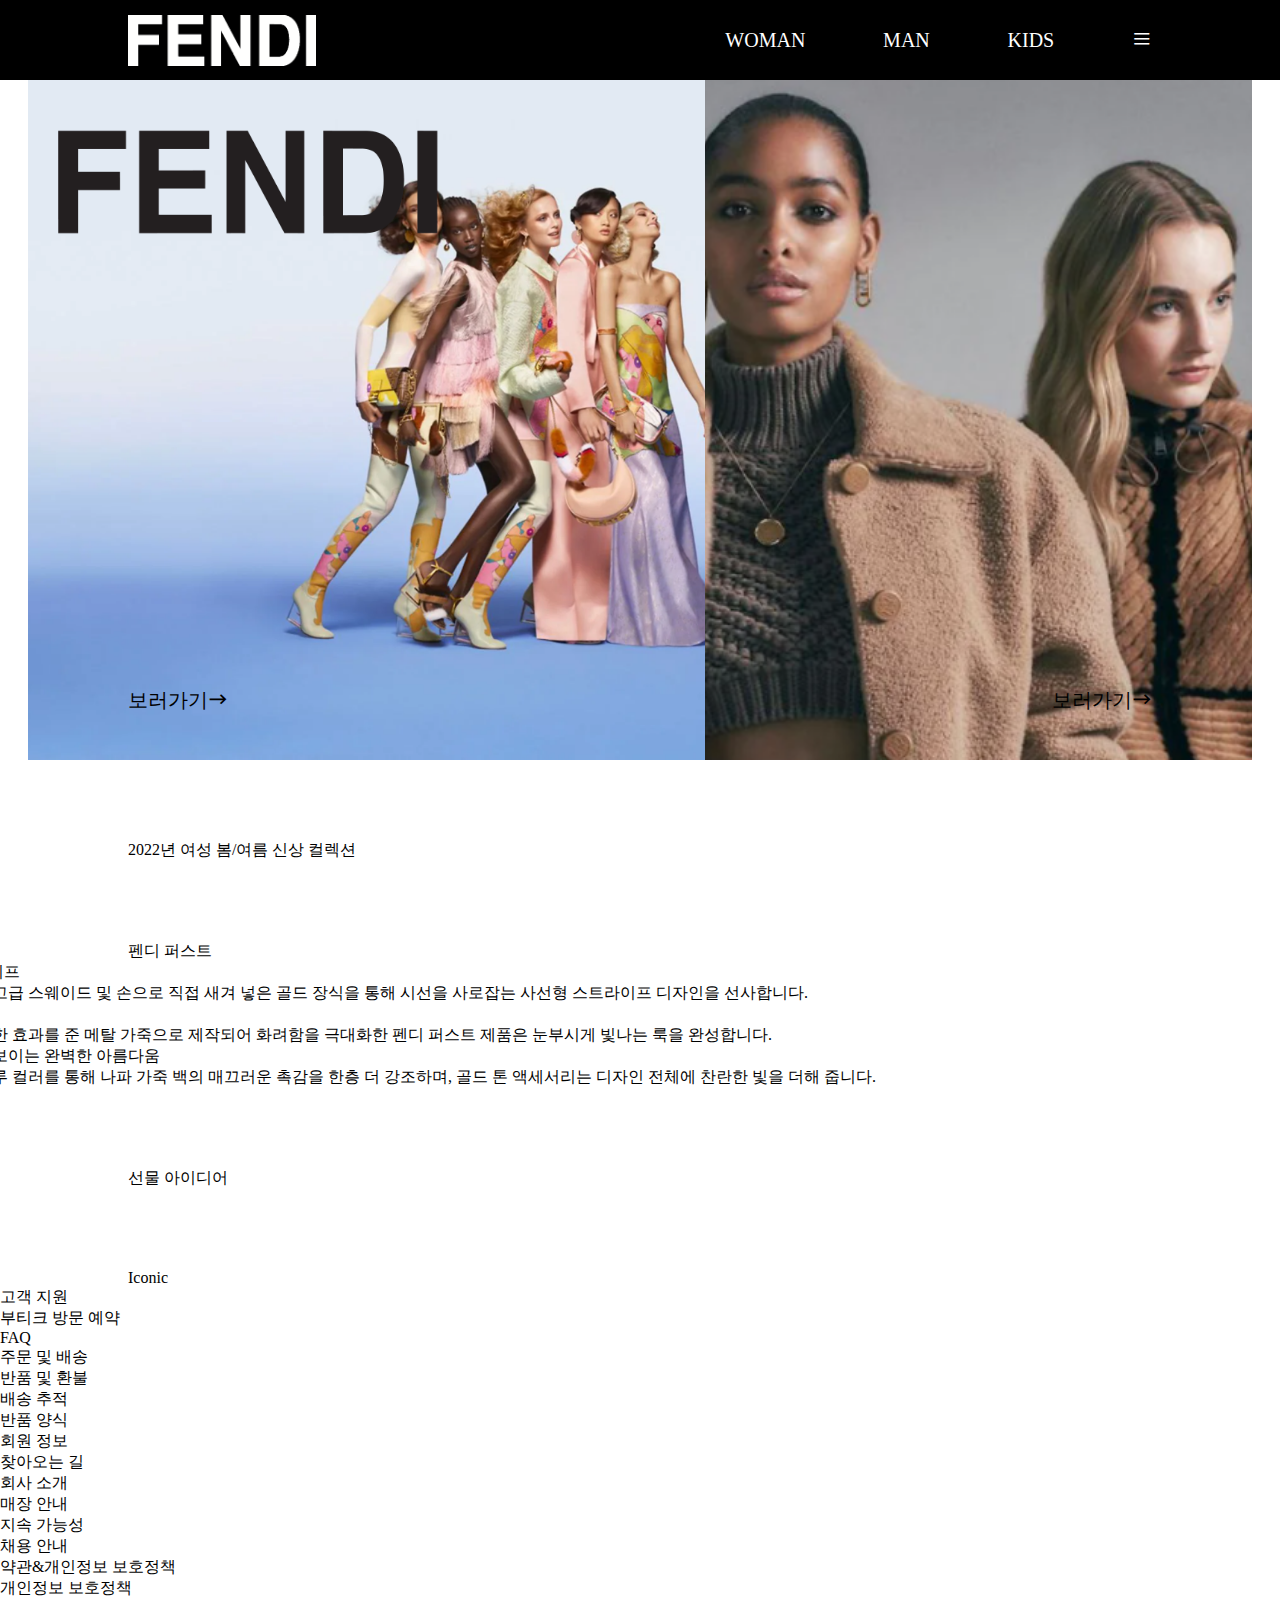
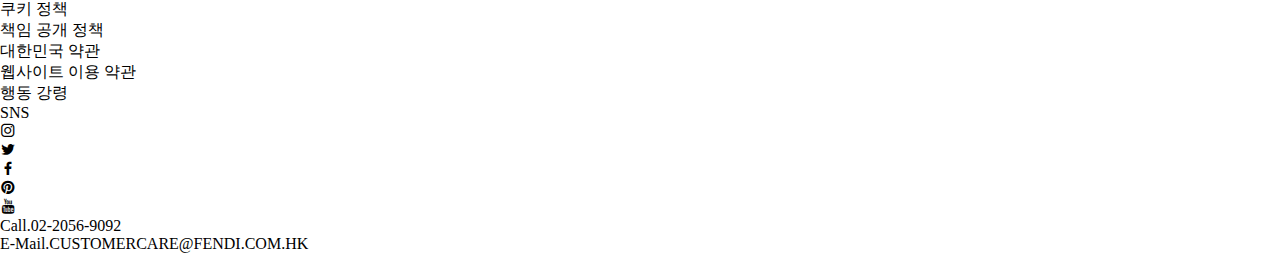
==== index.html @ ee31e113 "main 페이지 html 작업" ====
<!DOCTYPE html>
<html lang="ko">
<head>
    <meta charset="UTF-8">
    <meta http-equiv="X-UA-Compatible" content="IE=edge">
    <meta name="viewport" content="width=device-width, initial-scale=1.0">
    <title>Fendi_main</title>
    <link rel="stylesheet" href="./css/reset.css">
    <link rel="stylesheet" href="./css/xeicon.min.css">
    <link rel="stylesheet" href="./css/index.css">
    <link rel="stylesheet" href="./css/index_tablet.css" media="(max-width:1024px) and (min-width:0px)">
    <link rel="stylesheet" href="./css/index_mobile.css" media="(max-width:420px) and (min-width:0px)">
    <script src="./js/jquery-3.6.0.min.js"></script>
    
</head>
<body>
    <div class="hdrWrap">
        <header>
            <h1></h1>
            <nav>
                <h4>WOMAN</h4>
                <h4>MAN</h4>
                <h4>KIDS</h4>
                <h4><i class="xi-bars"></i></h4>
            </nav>
        </header>
    </div>

    <div class="mainWrap">
        <div class="main">
            <div class="left">
                <div class="logo"></div>
                <div class="btn">
                    <span>보러가기</span><i class="xi-long-arrow-right"></i>
                </div>
                <div class="ovrGrid">
                    
                    <div class="bgImg"></div>
                </div>
            </div>
            <div class="right">
                <div class="btn">
                    <span>보러가기</span><i class="xi-long-arrow-right"></i>
                </div>
                <div class="ovrGrid">
                    <div class="bgImg"></div>
                </div>
            </div>
        </div>
    </div>

    <div class="cntWrap">
        <div class="content cnt01">
            <header>
                <h2>2022년 여성 봄/여름 신상 컬렉션</h2>
            </header>
            <section>
                <div class="artGroup">
                    <article>
                        <div class="image i1"></div>
                    </article>
                    <article>
                        <div class="image i2"></div>
                    </article>
                    <article>
                        <div class="image i3"></div>
                    </article>
                    <article>
                        <div class="image i4"></div>
                    </article>
                    <article>
                        <div class="image i5"></div>
                    </article>
                    <article>
                        <div class="image i6"></div>
                    </article>
                    <article>
                        <div class="image i7"></div>
                    </article>
                    <article>
                        <div class="image i8"></div>
                    </article>
                    <article>
                        <div class="image i9"></div>
                    </article>
                    <article>
                        <div class="image i10"></div>
                    </article>
                    <article>
                        <div class="image i11"></div>
                    </article>
                    <article>
                        <div class="image i12"></div>
                    </article>
                    <article>
                        <div class="image i13"></div>
                    </article>
                    <article>
                        <div class="image i14"></div>
                    </article>
                    <article>
                        <div class="image i15"></div>
                    </article>
                </div>
                <ul class="paging">
                    <li></li>
                    <li></li>
                    <li></li>
                    <li></li>
                    <li></li>
                </ul>
            </section>
        </div>
    </div>

    <div class="cntWrap">
        <div class="content cnt01">
            <header>
                <h2>펜디 퍼스트</h2>
            </header>
            <section>
                <article>
                    <div class="ovrGrid">
                        <div class="image i1"></div>
                    </div>
                    <div class="texts">
                        <h3>레인보우 스트라이프</h3>
                        <p>부드러운 가죽과 고급 스웨이드 및 손으로 직접 새겨 넣은 골드 장식을 통해 시선을 사로잡는 사선형 스트라이프 디자인을 선사합니다. </p>
                    </div>
                </article>
                <article>
                    <div class="ovrGrid">
                        <div class="image i2"></div>
                    </div>
                    <div class="texts">
                        <h3>메탈 가죽</h3>
                        <p>표면이 갈라진 듯한 효과를 준 메탈 가죽으로
                            제작되어 화려함을 극대화한
                            펜디 퍼스트 제품은 
                           눈부시게 빛나는 룩을 완성합니다.</p>
                    </div>
                </article>
                <article>
                    <div class="ovrGrid">
                        <div class="image i3"></div>
                    </div>
                    <div class="texts">
                        <h3>파스텔 톤으로 선보이는 완벽한 아름다움</h3>
                        <p>잔잔한 라이트 블루 컬러를 통해
                            나파 가죽 백의 매끄러운 촉감을
                            한층 더 강조하며,
                            골드 톤 액세서리는 디자인 전체에
                            찬란한 빛을 더해 줍니다.</p>
                    </div>
                </article>
            </section>
        </div>
    </div>

    <div class="cntWrap">
        <div class="content cnt03">
            <header>
                <h2>선물 아이디어</h2>
            </header>
            <section>
                <div class="article">
                    <div class="image i1"></div>
                </div>
                <div class="article">
                    <div class="image i2"></div>
                </div>
                <div class="article">
                    <div class="image i3"></div>
                </div>
                <div class="article">
                    <div class="image i4"></div>
                </div>
                <div class="article">
                    <div class="image i5"></div>
                </div>
            </section>
        </div>
    </div>

    <div class="cntWrap">
        <div class="content cnt04">
            <header>
                <h2>Iconic</h2>
            </header>
            <section>
                <div class="artView">
                    <div class="artGroup">
                        <article>
                            <div class="image i1"></div>
                        </article>
                        <article>
                            <div class="image i2"></div>
                        </article>
                        <article>
                            <div class="image i3"></div>
                        </article>
                        <article>
                            <div class="image i4"></div>
                        </article>
                    </div>
                    <div class="artGroup">
                        <article>
                            <div class="image i1"></div>
                        </article>
                        <article>
                            <div class="image i2"></div>
                        </article>
                        <article>
                            <div class="image i3"></div>
                        </article>
                        <article>
                            <div class="image i4"></div>
                        </article>
                    </div>
                    <div class="artGroup">
                        <article>
                            <div class="image i1"></div>
                        </article>
                        <article>
                            <div class="image i2"></div>
                        </article>
                        <article>
                            <div class="image i3"></div>
                        </article>
                        <article>
                            <div class="image i4"></div>
                        </article>
                    </div>
                </div>
            </section>
        </div>
    </div>

    <div class="bnrWrap">
        <div class="banner bnr01">
            <div class="bgImgGroup">
                <div class="bgImg i1"></div>
                <div class="bgImg i2"></div>
                <div class="bgImg i3"></div>
                <div class="bgImg i4"></div>
                <div class="bgImg i5"></div>
            </div>
            <div class="coverImg"></div>
        </div>
    </div>

    <div class="ftrWrap">
        <footer>
            <nav>
                <ul class="support">
                    <li>고객 지원</li>
                    <li>부티크 방문 예약</li>
                    <li>FAQ</li>
                    <li>주문 및 배송</li>
                    <li>반품 및 환불</li>
                    <li>배송 추적</li>
                    <li>반품 양식</li>
                    <li>회원 정보</li>
                    <li>찾아오는 길</li>
                </ul>
                <ul class="company">
                    <li>회사 소개</li>
                    <li>매장 안내</li>
                    <li>지속 가능성</li>
                    <li>채용 안내</li>
                </ul>
                <ul class="policy">
                    <li>약관&개인정보 보호정책</li>
                    <li>개인정보 보호정책</li>
                    <li>쿠키 정책</li>
                    <li>책임 공개 정책</li>
                    <li>대한민국 약관</li>
                    <li>웹사이트 이용 약관</li>
                    <li>행동 강령</li>
                </ul>
                <ul class="sns">
                    <li>SNS</li>
                    <li><i class="xi-instagram"></i></li>
                    <li><i class="xi-twitter"></i></li>
                    <li><i class="xi-facebook"></i></li>
                    <li><i class="xi-pinterest"></i></li>
                    <li><i class="xi-youtube"></i></li>
                </ul>
            </nav>
            <div class="info">
                <h1></h1>
                <h4>Call.02-2056-9092</h4>
                <h4>E-Mail.CUSTOMERCARE@FENDI.COM.HK</h4>
            </div>

        </footer>
    </div>
</body>
</html>
---- css/xeicon.min.css ----
/*!
*  XEIcon 2.3.3 by @NAVER - http://xpressengine.github.io/XEIcon/ - @XEIcon
*  License - http://xpressengine.github.io/XEIcon/license.html (Font: SIL OFL 1.1, CSS: MIT License)
*/@font-face{font-family:xeicon;src:url(fonts/xeicon.eot?3ka2yj);src:url(fonts/xeicon.eot?3ka2yj#iefix) format("embedded-opentype"),url(fonts/xeicon.woff2?3ka2yj) format("woff2"),url(fonts/xeicon.ttf?3ka2yj) format("truetype"),url(fonts/xeicon.woff?3ka2yj) format("woff"),url(fonts/xeicon.svg?3ka2yj#xeicon) format("svg");font-weight:400;font-style:normal}[class*=" xi-"],[class^=xi-]{font-family:xeicon!important;display:inline-block;speak:none;font-style:normal;font-weight:400;font-variant:normal;text-transform:none;line-height:1;-webkit-font-smoothing:antialiased;-moz-osx-font-smoothing:grayscale}.xi-home:before{content:"\e900"}.xi-home-o:before{content:"\e902"}.xi-bars:before{content:"\e91c"}.xi-hamburger-back:before{content:"\eb46"}.xi-hamburger-out:before{content:"\eb45"}.xi-apps:before{content:"\e903"}.xi-ellipsis-h:before{content:"\e94a"}.xi-ellipsis-v:before{content:"\e949"}.xi-drag-vertical:before{content:"\e996"}.xi-drag-handle:before{content:"\e960"}.xi-arrow-top:before{content:"\e912"}.xi-arrow-bottom:before{content:"\e904"}.xi-arrow-left:before{content:"\e906"}.xi-arrow-right:before{content:"\e907"}.xi-arrow-up:before{content:"\e915"}.xi-arrow-down:before{content:"\e905"}.xi-long-arrow-left:before{content:"\e908"}.xi-long-arrow-right:before{content:"\e90b"}.xi-long-arrow-up:before{content:"\e909"}.xi-long-arrow-down:before{content:"\e90a"}.xi-angle-left:before{content:"\e93b"}.xi-angle-left-min:before{content:"\e93c"}.xi-angle-left-thin:before{content:"\e93d"}.xi-angle-right:before{content:"\e93e"}.xi-angle-right-min:before{content:"\e93f"}.xi-angle-right-thin:before{content:"\e940"}.xi-angle-up:before{content:"\e944"}.xi-angle-up-min:before{content:"\e945"}.xi-angle-up-thin:before{content:"\e946"}.xi-angle-down:before{content:"\e941"}.xi-angle-down-min:before{content:"\e942"}.xi-angle-down-thin:before{content:"\e943"}.xi-caret-up:before{content:"\e92f"}.xi-caret-up-min:before{content:"\e930"}.xi-caret-down:before{content:"\e935"}.xi-caret-down-min:before{content:"\e936"}.xi-caret-up-circle:before{content:"\e931"}.xi-caret-up-circle-o:before{content:"\e932"}.xi-caret-down-circle:before{content:"\e937"}.xi-caret-down-circle-o:before{content:"\e938"}.xi-caret-up-square:before{content:"\e933"}.xi-caret-up-square-o:before{content:"\e934"}.xi-caret-down-square:before{content:"\e939"}.xi-caret-down-square-o:before{content:"\e93a"}.xi-arrows-h:before{content:"\e90e"}.xi-arrows-v:before{content:"\e90f"}.xi-expand:before{content:"\e910"}.xi-compress:before{content:"\e911"}.xi-arrows:before{content:"\e90c"}.xi-arrows-alt:before{content:"\e90d"}.xi-compare-arrows:before{content:"\e947"}.xi-scroll:before{content:"\e94b"}.xi-dashboard:before{content:"\e948"}.xi-dashboard-o:before{content:"\e95e"}.xi-refresh:before{content:"\e973"}.xi-catched:before{content:"\e923"}.xi-renew:before{content:"\e977"}.xi-sync:before{content:"\e982"}.xi-eye:before{content:"\e951"}.xi-eye-o:before{content:"\e950"}.xi-eye-off:before{content:"\e953"}.xi-eye-slash:before{content:"\e953"}.xi-eye-off-o:before{content:"\e952"}.xi-eye-slash2:before{content:"\e952"}.xi-lock:before{content:"\e964"}.xi-lock-o:before{content:"\e966"}.xi-unlock:before{content:"\e965"}.xi-unlock-o:before{content:"\e967"}.xi-trash:before{content:"\e96e"}.xi-trash-o:before{content:"\e96f"}.xi-flag:before{content:"\e961"}.xi-flag-o:before{content:"\e962"}.xi-expand-square:before{content:"\e954"}.xi-compress-square:before{content:"\e955"}.xi-log-in:before{content:"\e963"}.xi-log-out:before{content:"\e972"}.xi-search:before{content:"\e97a"}.xi-magnifier:before{content:"\e97a"}.xi-zoom-in:before{content:"\e97b"}.xi-magnifier-expand:before{content:"\e97b"}.xi-zoom-out:before{content:"\e97c"}.xi-magnifier-reduce:before{content:"\e97c"}.xi-subdirectory:before{content:"\e97e"}.xi-subdirectory-arrow:before{content:"\e981"}.xi-external-link:before{content:"\e980"}.xi-cog:before{content:"\e986"}.xi-view-array:before{content:"\e983"}.xi-view-carousel:before{content:"\e984"}.xi-view-column:before{content:"\e985"}.xi-view-day:before{content:"\e98d"}.xi-view-list:before{content:"\e993"}.xi-view-module:before{content:"\e997"}.xi-view-stream:before{content:"\e99a"}.xi-wrench:before{content:"\e99b"}.xi-filter:before{content:"\e9d9"}.xi-funnel:before{content:"\e9d9"}.xi-plus:before{content:"\e913"}.xi-plus-min:before{content:"\e914"}.xi-plus-thin:before{content:"\e9c5"}.xi-minus:before{content:"\e91a"}.xi-minus-min:before{content:"\e91b"}.xi-minus-thin:before{content:"\e9c1"}.xi-close:before{content:"\e921"}.xi-close-min:before{content:"\e922"}.xi-close-thin:before{content:"\e9af"}.xi-check:before{content:"\e928"}.xi-check-min:before{content:"\e929"}.xi-check-thin:before{content:"\e92a"}.xi-plus-circle:before{content:"\e916"}.xi-plus-circle-o:before{content:"\e917"}.xi-minus-circle:before{content:"\e91d"}.xi-minus-circle-o:before{content:"\e91e"}.xi-close-circle:before{content:"\e924"}.xi-close-circle-o:before{content:"\e925"}.xi-check-circle:before{content:"\e92b"}.xi-check-circle-o:before{content:"\e92c"}.xi-plus-square:before{content:"\e918"}.xi-plus-square-o:before{content:"\e919"}.xi-minus-square:before{content:"\e91f"}.xi-minus-square-o:before{content:"\e920"}.xi-close-square:before{content:"\e926"}.xi-close-square-o:before{content:"\e927"}.xi-check-square:before{content:"\e92d"}.xi-check-box:before{content:"\e92d"}.xi-checkbox-blank:before{content:"\ea0e"}.xi-check-square-o:before{content:"\e92e"}.xi-checkbox-checked:before{content:"\e92e"}.xi-radiobox-blank:before{content:"\e9c6"}.xi-radiobox-checked:before{content:"\e9c7"}.xi-cut:before{content:"\e9b0"}.xi-label:before{content:"\e9b1"}.xi-label-o:before{content:"\e9b2"}.xi-library-add:before{content:"\e9b3"}.xi-library-bookmark:before{content:"\e9b4"}.xi-tagged-book:before{content:"\e9b4"}.xi-save:before{content:"\e9b9"}.xi-lightbulb:before{content:"\e9be"}.xi-idea:before{content:"\e9be"}.xi-lightbulb-o:before{content:"\e9bf"}.xi-link:before{content:"\e9c0"}.xi-package:before{content:"\e9c2"}.xi-archive:before{content:"\e9c2"}.xi-pen:before{content:"\e9c3"}.xi-pen-o:before{content:"\e9c4"}.xi-undo:before{content:"\e9d2"}.xi-redo:before{content:"\e9c8"}.xi-switch-off:before{content:"\e9c9"}.xi-switch-on:before{content:"\e9ca"}.xi-toggle-off:before{content:"\e9cb"}.xi-toggle-on:before{content:"\e9cd"}.xi-bookmark:before{content:"\ea1c"}.xi-bookmark-o:before{content:"\ea1d"}.xi-tag:before{content:"\ea36"}.xi-tags:before{content:"\ea37"}.xi-mail:before{content:"\ea06"}.xi-envelope:before{content:"\ea06"}.xi-social-email:before{content:"\ea06"}.xi-mail-o:before{content:"\ea07"}.xi-mail-read:before{content:"\ea08"}.xi-envelope-open:before{content:"\ea08"}.xi-mail-read-o:before{content:"\ea09"}.xi-send:before{content:"\ea0b"}.xi-paper-plane:before{content:"\ea0b"}.xi-reply:before{content:"\ea0d"}.xi-reply-all:before{content:"\ea0c"}.xi-share:before{content:"\e9fa"}.xi-share-l:before{content:"\e9fa"}.xi-share-alt:before{content:"\e9e9"}.xi-share-alt-o:before{content:"\e9ea"}.xi-call:before{content:"\e9d3"}.xi-phone:before{content:"\e9d3"}.xi-call-outgoing:before{content:"\e9d4"}.xi-call-incoming:before{content:"\e9d6"}.xi-call-reception:before{content:"\e9d6"}.xi-call-missed:before{content:"\e9d5"}.xi-comment:before{content:"\e9d7"}.xi-comment-o:before{content:"\e9d8"}.xi-forum:before{content:"\e9f0"}.xi-comments:before{content:"\e9f0"}.xi-forum-o:before{content:"\e9f1"}.xi-video-call:before{content:"\ea18"}.xi-xi-film:before{content:"\ea18"}.xi-voicemail:before{content:"\ea19"}.xi-note:before{content:"\ea1a"}.xi-note-o:before{content:"\ea1b"}.xi-at:before{content:"\ea0a"}.xi-message:before{content:"\ea14"}.xi-message-o:before{content:"\ea15"}.xi-speech:before{content:"\ea12"}.xi-speech-o:before{content:"\ea13"}.xi-user-address:before{content:"\e9f4"}.xi-profile:before{content:"\e9f2"}.xi-user-circle:before{content:"\e9f2"}.xi-profile-o:before{content:"\ea2a"}.xi-user:before{content:"\e9f3"}.xi-users:before{content:"\e9f9"}.xi-group:before{content:"\ea2e"}.xi-community:before{content:"\ea2e"}.xi-user-plus:before{content:"\e9f7"}.xi-users-plus:before{content:"\ea17"}.xi-user-o:before{content:"\e9f5"}.xi-users-o:before{content:"\ea04"}.xi-user-plus-o:before{content:"\e9f8"}.xi-star:before{content:"\ea0f"}.xi-star-o:before{content:"\ea16"}.xi-heart:before{content:"\ea10"}.xi-heart-o:before{content:"\ea11"}.xi-thumbs-up:before{content:"\ea28"}.xi-thumbs-down:before{content:"\ea29"}.xi-crown:before{content:"\e9da"}.xi-trophy:before{content:"\ea38"}.xi-emoticon-happy:before{content:"\e9dd"}.xi-happy-face:before{content:"\e9dd"}.xi-emoticon-happy-o:before{content:"\e9ed"}.xi-emoticon-smiley:before{content:"\e9e4"}.xi-smiley-face:before{content:"\e9e4"}.xi-emoticon-smiley-o:before{content:"\e9e6"}.xi-emoticon-neutral:before{content:"\e9eb"}.xi-neutral-face:before{content:"\e9eb"}.xi-emoticon-neutral-o:before{content:"\e9ec"}.xi-emoticon-bad:before{content:"\e9de"}.xi-emoticon-bad-o:before{content:"\e9df"}.xi-emoticon-sad:before{content:"\e9ee"}.xi-sad-face:before{content:"\e9ee"}.xi-emoticon-sad-o:before{content:"\e9ef"}.xi-emoticon-devil:before{content:"\e9e2"}.xi-angry-face:before{content:"\e9e2"}.xi-emoticon-devil-o:before{content:"\e9e3"}.xi-emoticon-cool:before{content:"\e9e0"}.xi-emoticon-cool-o:before{content:"\e9e1"}.xi-bell:before{content:"\e99c"}.xi-bell-o:before{content:"\e99d"}.xi-bell-off:before{content:"\e99e"}.xi-bell-slash:before{content:"\e99e"}.xi-bell-off-o:before{content:"\e99f"}.xi-alarm:before{content:"\ea1e"}.xi-alarm-o:before{content:"\ea1f"}.xi-alarm-off:before{content:"\ea20"}.xi-time:before{content:"\ea2b"}.xi-time-o:before{content:"\ea2c"}.xi-snooze:before{content:"\ea27"}.xi-calendar:before{content:"\e9a0"}.xi-calendar-add:before{content:"\e9a1"}.xi-calendar-remove:before{content:"\e9a2"}.xi-calendar-cancle:before{content:"\e9a3"}.xi-calendar-check:before{content:"\e9a4"}.xi-calendar-list:before{content:"\e9a5"}.xi-new:before{content:"\e9a8"}.xi-new-o:before{content:"\e9a9"}.xi-info:before{content:"\e9a6"}.xi-information-circle:before{content:"\e9a6"}.xi-info-o:before{content:"\e9a7"}.xi-help:before{content:"\e9ad"}.xi-unknown-circle:before{content:"\e9ad"}.xi-help-o:before{content:"\e9ac"}.xi-error:before{content:"\e9aa"}.xi-error-o:before{content:"\e9ab"}.xi-ban:before{content:"\e9ae"}.xi-slash-circle:before{content:"\e9ae"}.xi-warning:before{content:"\ea2d"}.xi-hand-paper:before{content:"\ea21"}.xi-key:before{content:"\ea22"}.xi-security:before{content:"\ea24"}.xi-shield:before{content:"\ea24"}.xi-shield-checked:before{content:"\ea25"}.xi-check-shield:before{content:"\ea25"}.xi-shield-checked-o:before{content:"\ea26"}.xi-align-justify:before{content:"\e956"}.xi-align-left:before{content:"\e957"}.xi-align-center:before{content:"\e958"}.xi-align-right:before{content:"\e959"}.xi-indent:before{content:"\e95a"}.xi-dedent:before{content:"\e95b"}.xi-list-dot:before{content:"\e95c"}.xi-list-ul:before{content:"\e95c"}.xi-list-square:before{content:"\e95d"}.xi-list-ul-square:before{content:"\e95d"}.xi-list-number:before{content:"\ea6b"}.xi-list-ol:before{content:"\ea6b"}.xi-list:before{content:"\e95f"}.xi-list-ul-l:before{content:"\e95f"}.xi-paragraph:before{content:"\e968"}.xi-bold:before{content:"\e96a"}.xi-italic:before{content:"\e96c"}.xi-strikethrough:before{content:"\e969"}.xi-underline:before{content:"\e96b"}.xi-caps:before{content:"\e96d"}.xi-text-size:before{content:"\eaba"}.xi-text-type:before{content:"\e97f"}.xi-type:before{content:"\e97f"}.xi-spellcheck:before{content:"\eaa9"}.xi-translate:before{content:"\eabc"}.xi-line-height:before{content:"\e976"}.xi-lineheight:before{content:"\e976"}.xi-font:before{content:"\ea63"}.xi-text-format:before{content:"\eab9"}.xi-text-color:before{content:"\eaaa"}.xi-color-fill:before{content:"\ea5e"}.xi-color-helper:before{content:"\ea5f"}.xi-scissors:before{content:"\e994"}.xi-document:before{content:"\e998"}.xi-form:before{content:"\e998"}.xi-palette:before{content:"\e995"}.xi-color:before{content:"\e995"}.xi-color-dropper:before{content:"\e97d"}.xi-eye-dropper:before{content:"\e97d"}.xi-eraser:before{content:"\e970"}.xi-eraser-o:before{content:"\e971"}.xi-sort-asc:before{content:"\e974"}.xi-lineheight-plus:before{content:"\e974"}.xi-sort-desc:before{content:"\e975"}.xi-lineheight-minus:before{content:"\e975"}.xi-rotate-right:before{content:"\e978"}.xi-rotate-left:before{content:"\e979"}.xi-layout:before{content:"\e988"}.xi-layout-top:before{content:"\e988"}.xi-layout-o:before{content:"\e98e"}.xi-layout-full:before{content:"\e989"}.xi-layout-full-o:before{content:"\e98f"}.xi-layout-snb:before{content:"\e98a"}.xi-layout-top-left:before{content:"\e98a"}.xi-layout-snb-o:before{content:"\e990"}.xi-layout-aside:before{content:"\e98b"}.xi-layout-top-right:before{content:"\e98b"}.xi-layout-aside-o:before{content:"\e991"}.xi-layout-column:before{content:"\e98c"}.xi-layout-top-three:before{content:"\e98c"}.xi-layout-column-o:before{content:"\e992"}.xi-crop:before{content:"\e999"}.xi-border-color:before{content:"\ea39"}.xi-line-style:before{content:"\ea66"}.xi-line-weight:before{content:"\ea67"}.xi-border-all:before{content:"\e987"}.xi-border-bottom:before{content:"\ea32"}.xi-border-clear:before{content:"\ea33"}.xi-border-horizontal:before{content:"\ea45"}.xi-border-inner:before{content:"\ea46"}.xi-border-left:before{content:"\ea49"}.xi-border-outer:before{content:"\ea4f"}.xi-border-right:before{content:"\ea51"}.xi-border-style:before{content:"\ea52"}.xi-border-top:before{content:"\ea54"}.xi-border-vertical:before{content:"\ea5c"}.xi-valign-top:before{content:"\eabf"}.xi-valign-bottom:before{content:"\eabd"}.xi-valign-center:before{content:"\eabe"}.xi-code:before{content:"\ea5d"}.xi-emoticon:before{content:"\ea62"}.xi-emoji:before{content:"\ea62"}.xi-face:before{content:"\ea62"}.xi-link-insert:before{content:"\ea6a"}.xi-link-l:before{content:"\ea6a"}.xi-link-broken:before{content:"\ea68"}.xi-unlink:before{content:"\ea68"}.xi-omega:before{content:"\ea6c"}.xi-opacity:before{content:"\ea6d"}.xi-overscan:before{content:"\ea78"}.xi-paperclip:before{content:"\ea7f"}.xi-transform:before{content:"\eabb"}.xi-power-off:before{content:"\e94c"}.xi-esc:before{content:"\e94f"}.xi-command:before{content:"\e94e"}.xi-alt:before{content:"\e94d"}.xi-tab:before{content:"\eaf8"}.xi-backspace:before{content:"\eac4"}.xi-capslock:before{content:"\ead6"}.xi-watch:before{content:"\e9b5"}.xi-mouse:before{content:"\e9b6"}.xi-sdcard:before{content:"\e9b7"}.xi-usb-drive:before{content:"\e9b8"}.xi-diskette:before{content:"\e9ba"}.xi-print:before{content:"\e9bb"}.xi-social-print:before{content:"\e9bb"}.xi-fax:before{content:"\e9bc"}.xi-webcam:before{content:"\e9cc"}.xi-projector:before{content:"\e9ce"}.xi-presentation:before{content:"\e9cf"}.xi-plug:before{content:"\e9d0"}.xi-speaker:before{content:"\ea60"}.xi-airplay:before{content:"\eac0"}.xi-alarm-clock:before{content:"\eac1"}.xi-alarm-clock-o:before{content:"\eac2"}.xi-alarm-clock-off:before{content:"\eac3"}.xi-battery:before{content:"\eac5"}.xi-battery-full:before{content:"\eac5"}.xi-battery-o:before{content:"\ead0"}.xi-battery-min:before{content:"\ead0"}.xi-battery-10:before{content:"\eac6"}.xi-battery-20:before{content:"\eac7"}.xi-battery-30:before{content:"\eac8"}.xi-battery-40:before{content:"\eac9"}.xi-battery-50:before{content:"\eacb"}.xi-battery-60:before{content:"\eacc"}.xi-battery-70:before{content:"\eacd"}.xi-battery-80:before{content:"\eace"}.xi-battery-90:before{content:"\eacf"}.xi-bluetooth:before{content:"\ead1"}.xi-bluetooth-off:before{content:"\ead2"}.xi-bluetooth-on:before{content:"\ead3"}.xi-bluetooth-search:before{content:"\ead4"}.xi-brightness:before{content:"\ead5"}.xi-clock:before{content:"\ead7"}.xi-clock-o:before{content:"\ead8"}.xi-contrast:before{content:"\ead9"}.xi-desktop:before{content:"\eada"}.xi-monitor:before{content:"\eada"}.xi-laptop:before{content:"\eae9"}.xi-devices:before{content:"\eadb"}.xi-tablet:before{content:"\eaf9"}.xi-mobile:before{content:"\eaed"}.xi-tv:before{content:"\eafb"}.xi-enter:before{content:"\eadc"}.xi-flashlight:before{content:"\eadd"}.xi-flashlight-off:before{content:"\eade"}.xi-flight-off:before{content:"\eadf"}.xi-flight-on:before{content:"\eae0"}.xi-gamepad:before{content:"\eae1"}.xi-gps:before{content:"\eae2"}.xi-gps-none:before{content:"\eae3"}.xi-gps-off:before{content:"\eae4"}.xi-hdd:before{content:"\eae5"}.xi-hdmi:before{content:"\eae6"}.xi-keyboard:before{content:"\eae7"}.xi-keyboard-o:before{content:"\eae8"}.xi-space-bar:before{content:"\eaf7"}.xi-lock-rotation:before{content:"\eaea"}.xi-chip:before{content:"\eaeb"}.xi-chip-o:before{content:"\eaec"}.xi-mouse-pointer:before{content:"\eaee"}.xi-router:before{content:"\eaef"}.xi-wifi-router:before{content:"\eaef"}.xi-router-o:before{content:"\eaf0"}.xi-signal:before{content:"\eaf1"}.xi-signal-1:before{content:"\eaf2"}.xi-signal-2:before{content:"\eaf3"}.xi-signal-3:before{content:"\eaf4"}.xi-signal-4:before{content:"\eaf5"}.xi-signal-none:before{content:"\eaf6"}.xi-touch:before{content:"\eafa"}.xi-usb:before{content:"\eafc"}.xi-wifi:before{content:"\eafd"}.xi-wifi-signal:before{content:"\eafd"}.xi-wifi-signal-mid:before{content:"\eafe"}.xi-wifi-signal-min:before{content:"\eaff"}.xi-wifi-signal-off:before{content:"\eb00"}.xi-chart-bar:before{content:"\e901"}.xi-book:before{content:"\ea34"}.xi-book-o:before{content:"\ea35"}.xi-play:before{content:"\ea3e"}.xi-caret-right:before{content:"\ea3e"}.xi-play-circle:before{content:"\ea40"}.xi-play-circle-o:before{content:"\ea3f"}.xi-pause-circle:before{content:"\ea3d"}.xi-pause-circle-o:before{content:"\ea3c"}.xi-pause:before{content:"\ea3b"}.xi-stop:before{content:"\ea41"}.xi-recording-stop:before{content:"\eb24"}.xi-recording:before{content:"\eb21"}.xi-record:before{content:"\eb21"}.xi-eject:before{content:"\ea42"}.xi-step-backward:before{content:"\ea43"}.xi-step-forward:before{content:"\ea44"}.xi-backward:before{content:"\ea47"}.xi-forward:before{content:"\ea48"}.xi-fast-backward:before{content:"\eb08"}.xi-fast-forward:before{content:"\eb07"}.xi-camera:before{content:"\ea4b"}.xi-camera-o:before{content:"\ea4a"}.xi-videocam:before{content:"\ea4d"}.xi-video-camera:before{content:"\ea4d"}.xi-videocam-o:before{content:"\ea4c"}.xi-image:before{content:"\ea50"}.xi-image-o:before{content:"\ea4e"}.xi-microphone-o:before{content:"\ea56"}.xi-microphone:before{content:"\ea57"}.xi-microphone-off:before{content:"\ea58"}.xi-microphone-slash:before{content:"\ea58"}.xi-volume-mute:before{content:"\ea59"}.xi-volume:before{content:"\ea59"}.xi-volume-down:before{content:"\ea5a"}.xi-volume-min:before{content:"\ea5a"}.xi-volume-up:before{content:"\ea5b"}.xi-volume-max:before{content:"\ea5b"}.xi-volume-off:before{content:"\eb39"}.xi-volume-slash:before{content:"\eb39"}.xi-album:before{content:"\ea61"}.xi-record-play:before{content:"\ea61"}.xi-cd-r:before{content:"\ea61"}.xi-headset:before{content:"\ea64"}.xi-music:before{content:"\ea65"}.xi-chart-pyramid:before{content:"\ea69"}.xi-chart-bar-square:before{content:"\eb01"}.xi-chart-line:before{content:"\eb02"}.xi-chart-pie:before{content:"\eb03"}.xi-chart-pie-o:before{content:"\eb04"}.xi-equalizer:before{content:"\eb05"}.xi-volume-bar:before{content:"\eb05"}.xi-equalizer-thin:before{content:"\ea55"}.xi-exposure:before{content:"\eb06"}.xi-flash:before{content:"\eb09"}.xi-flash-off:before{content:"\eb0a"}.xi-focus-center:before{content:"\eb0b"}.xi-focus-frame:before{content:"\eb0c"}.xi-focus-weak:before{content:"\eb11"}.xi-paper:before{content:"\eb1e"}.xi-paper-o:before{content:"\eb1f"}.xi-library-books:before{content:"\eb14"}.xi-library-books-o:before{content:"\eb16"}.xi-library-image:before{content:"\eb17"}.xi-library-image-o:before{content:"\eb18"}.xi-library-music:before{content:"\eb19"}.xi-library-video:before{content:"\eb1a"}.xi-movie:before{content:"\eb1b"}.xi-movie-o:before{content:"\eb1c"}.xi-pacman:before{content:"\eb1d"}.xi-radio:before{content:"\eb20"}.xi-repeat:before{content:"\eb25"}.xi-repeat-one:before{content:"\eb26"}.xi-shuffle:before{content:"\eb27"}.xi-timer:before{content:"\eb29"}.xi-timer-o:before{content:"\eb2a"}.xi-timer-off-o:before{content:"\eb2f"}.xi-timer-sand:before{content:"\eb30"}.xi-sandwatch-min:before{content:"\eb30"}.xi-timer-sand-o:before{content:"\eb31"}.xi-trending-flat:before{content:"\eb36"}.xi-trending-down:before{content:"\eb33"}.xi-decline:before{content:"\eb33"}.xi-trending-up:before{content:"\eb37"}.xi-rise:before{content:"\eb37"}.xi-tune:before{content:"\eb38"}.xi-map:before{content:"\eb22"}.xi-map-folding:before{content:"\eb22"}.xi-map-o:before{content:"\eb23"}.xi-my-location:before{content:"\eb5d"}.xi-location-arrow:before{content:"\eb58"}.xi-woman:before{content:"\ea2f"}.xi-man:before{content:"\ea30"}.xi-toilet:before{content:"\ea31"}.xi-pregnant-woman:before{content:"\eb61"}.xi-maternity:before{content:"\eb61"}.xi-walk:before{content:"\eb6d"}.xi-walking:before{content:"\eb6d"}.xi-run:before{content:"\eb63"}.xi-wheelchair:before{content:"\eb6e"}.xi-glass:before{content:"\eb28"}.xi-market:before{content:"\eb2b"}.xi-shopping-bag:before{content:"\eb2b"}.xi-pharmacy:before{content:"\eb2c"}.xi-laundry:before{content:"\eb2e"}.xi-florist:before{content:"\eb32"}.xi-hlz:before{content:"\eb34"}.xi-park:before{content:"\eb35"}.xi-airplane:before{content:"\eb3a"}.xi-all:before{content:"\eb3b"}.xi-flight-takeoff:before{content:"\eb3c"}.xi-flight:before{content:"\eb3c"}.xi-flight-land:before{content:"\eb3d"}.xi-bank:before{content:"\eb3e"}.xi-bank-o:before{content:"\eb3e"}.xi-beach:before{content:"\eb3f"}.xi-bicycle:before{content:"\eb40"}.xi-building:before{content:"\eb41"}.xi-bus:before{content:"\eb42"}.xi-business:before{content:"\eb43"}.xi-cafe:before{content:"\eb44"}.xi-cake:before{content:"\eb47"}.xi-car:before{content:"\eb48"}.xi-church:before{content:"\eb49"}.xi-city:before{content:"\eb4a"}.xi-compass:before{content:"\eb4b"}.xi-compass-o:before{content:"\eb4c"}.xi-convenience-store:before{content:"\eb4d"}.xi-directions:before{content:"\eb4e"}.xi-factory:before{content:"\eb4f"}.xi-fitness-center:before{content:"\eb50"}.xi-garden:before{content:"\eb51"}.xi-gas-station:before{content:"\eb52"}.xi-golf:before{content:"\eb53"}.xi-hand-pointing:before{content:"\eb54"}.xi-hospital:before{content:"\eb55"}.xi-hotel:before{content:"\eb56"}.xi-library:before{content:"\eb57"}.xi-maker:before{content:"\eb59"}.xi-marker-circle:before{content:"\eb59"}.xi-marker-plus:before{content:"\eb5b"}.xi-maker-drop:before{content:"\eb5f"}.xi-map-marker:before{content:"\eb5f"}.xi-marker-check:before{content:"\eb5a"}.xi-motorcycle:before{content:"\eb5c"}.xi-navigation:before{content:"\eb5e"}.xi-pool:before{content:"\eb60"}.xi-restaurant:before{content:"\eb62"}.xi-school:before{content:"\eb64"}.xi-ship:before{content:"\eb65"}.xi-spa:before{content:"\eb66"}.xi-stroller:before{content:"\eb67"}.xi-subway:before{content:"\eb68"}.xi-taxi:before{content:"\eb69"}.xi-theater:before{content:"\eb6a"}.xi-film:before{content:"\eb6a"}.xi-traffic:before{content:"\eb6b"}.xi-train:before{content:"\eb6c"}.xi-cart:before{content:"\eb6f"}.xi-cart-o:before{content:"\e9fb"}.xi-cart-add:before{content:"\e9fc"}.xi-cart-remove:before{content:"\e9fd"}.xi-basket:before{content:"\e9fe"}.xi-box:before{content:"\ea01"}.xi-fragile:before{content:"\ea02"}.xi-coupon:before{content:"\ea03"}.xi-shop:before{content:"\ea05"}.xi-gift:before{content:"\eb70"}.xi-present:before{content:"\eb70"}.xi-gift-o:before{content:"\ea3a"}.xi-exchange:before{content:"\ea53"}.xi-barter:before{content:"\ea53"}.xi-yuan:before{content:"\ea6e"}.xi-won:before{content:"\ea6f"}.xi-yen:before{content:"\ea70"}.xi-pound:before{content:"\ea71"}.xi-euro:before{content:"\ea72"}.xi-rial:before{content:"\ea73"}.xi-dollar:before{content:"\ea74"}.xi-peso:before{content:"\ea75"}.xi-rupee:before{content:"\ea76"}.xi-credit-card:before{content:"\ea77"}.xi-money:before{content:"\ea79"}.xi-piggy-bank:before{content:"\ea7a"}.xi-strongbox:before{content:"\ea7b"}.xi-briefcase:before{content:"\ea7c"}.xi-percent:before{content:"\ea7d"}.xi-calculator:before{content:"\ea7e"}.xi-medicine:before{content:"\eb2d"}.xi-receipt:before{content:"\eb71"}.xi-truck:before{content:"\eb72"}.xi-wallet:before{content:"\eb73"}.xi-file:before{content:"\ea94"}.xi-file-o:before{content:"\ea80"}.xi-file-add:before{content:"\ea95"}.xi-file-add-o:before{content:"\ea81"}.xi-file-remove:before{content:"\ea96"}.xi-file-remove-o:before{content:"\ea82"}.xi-file-text:before{content:"\ea97"}.xi-file-text-o:before{content:"\ea83"}.xi-documents:before{content:"\ea98"}.xi-stack-paper:before{content:"\ea98"}.xi-documents-o:before{content:"\ea84"}.xi-file-image:before{content:"\ea99"}.xi-file-image-o:before{content:"\ea85"}.xi-file-video:before{content:"\ea9a"}.xi-file-video-o:before{content:"\ea86"}.xi-file-music:before{content:"\ea9b"}.xi-file-music-o:before{content:"\ea87"}.xi-file-code:before{content:"\ea9c"}.xi-file-code-o:before{content:"\ea88"}.xi-file-zip:before{content:"\ea9d"}.xi-file-zip-o:before{content:"\ea89"}.xi-file-upload:before{content:"\ea9e"}.xi-file-upload-o:before{content:"\ea8a"}.xi-file-download:before{content:"\ea9f"}.xi-file-download-o:before{content:"\ea8b"}.xi-file-check:before{content:"\eaa0"}.xi-file-check-o:before{content:"\ea8c"}.xi-folder:before{content:"\eaa1"}.xi-folder-o:before{content:"\ea8d"}.xi-folder-open:before{content:"\eaa8"}.xi-folder-shared:before{content:"\eb7d"}.xi-folder-zip:before{content:"\eaa7"}.xi-folder-zip-o:before{content:"\ea93"}.xi-folder-add:before{content:"\eaa2"}.xi-folder-add-o:before{content:"\ea8e"}.xi-folder-remove:before{content:"\eaa3"}.xi-folder-remove-o:before{content:"\ea8f"}.xi-folder-check:before{content:"\eaa4"}.xi-folder-check-o:before{content:"\ea90"}.xi-folder-upload:before{content:"\eaa5"}.xi-folder-upload-o:before{content:"\ea91"}.xi-folder-download:before{content:"\eaa6"}.xi-folder-download-o:before{content:"\ea92"}.xi-attachment:before{content:"\eb74"}.xi-cloud:before{content:"\eb75"}.xi-cloud-o:before{content:"\eb78"}.xi-cloud-off:before{content:"\eb79"}.xi-cloud-upload:before{content:"\eb7a"}.xi-cloud-upload-o:before{content:"\eb7b"}.xi-cloud-download:before{content:"\eb76"}.xi-cloud-download-o:before{content:"\eb77"}.xi-upload:before{content:"\eb7e"}.xi-download:before{content:"\eb7c"}.xi-globus:before{content:"\e9d1"}.xi-browser:before{content:"\e9db"}.xi-browser-text:before{content:"\e9dc"}.xi-rss-square:before{content:"\e9e5"}.xi-central-signal:before{content:"\e9e7"}.xi-central-router:before{content:"\e9e8"}.xi-antenna:before{content:"\e9f6"}.xi-barcode:before{content:"\e9ff"}.xi-qr-code:before{content:"\ea00"}.xi-accessibility:before{content:"\eb7f"}.xi-branch:before{content:"\eb80"}.xi-fork:before{content:"\eb85"}.xi-code-fork:before{content:"\eb85"}.xi-pull-requests:before{content:"\eb92"}.xi-merge:before{content:"\eb8b"}.xi-log:before{content:"\eb8a"}.xi-bug:before{content:"\eb81"}.xi-cookie:before{content:"\eb82"}.xi-fingerprint:before{content:"\eb84"}.xi-css3:before{content:"\eb83"}.xi-html5:before{content:"\eb86"}.xi-javascript:before{content:"\eb87"}.xi-csharp:before{content:"\eb88"}.xi-php:before{content:"\eb91"}.xi-python:before{content:"\eb94"}.xi-milestone:before{content:"\eb8c"}.xi-network-company:before{content:"\eb8d"}.xi-network-folder:before{content:"\eb8e"}.xi-network-home:before{content:"\eb8f"}.xi-home-network:before{content:"\eb8f"}.xi-network-public:before{content:"\eb90"}.xi-cloud-network:before{content:"\eb90"}.xi-puzzle:before{content:"\eb93"}.xi-rss:before{content:"\eb95"}.xi-social-rssfeed:before{content:"\eb95"}.xi-server:before{content:"\eb96"}.xi-network-server:before{content:"\eb97"}.xi-sitemap:before{content:"\eb98"}.xi-sitemap-o:before{content:"\eb99"}.xi-spinner-1:before{content:"\ec33"}.xi-spinner-2:before{content:"\ec34"}.xi-spinner-3:before{content:"\ec35"}.xi-spinner-4:before{content:"\ec36"}.xi-spinner-5:before{content:"\ec37"}.xi-full-moon:before{content:"\eb0d"}.xi-fullmoon:before{content:"\eb0d"}.xi-half-moon:before{content:"\eb0e"}.xi-halfmoon:before{content:"\eb0e"}.xi-crescent:before{content:"\eb9b"}.xi-moon:before{content:"\eb0f"}.xi-night:before{content:"\eb10"}.xi-snow-crystal:before{content:"\eb15"}.xi-snow:before{content:"\eb15"}.xi-cloudy:before{content:"\eb9c"}.xi-fog:before{content:"\eb9d"}.xi-foggy:before{content:"\eb9e"}.xi-lightning:before{content:"\eb9f"}.xi-partly-cloudy:before{content:"\eba0"}.xi-pouring:before{content:"\eba1"}.xi-rain:before{content:"\eba1"}.xi-snowy:before{content:"\eba2"}.xi-heavy-snow:before{content:"\eba2"}.xi-sun:before{content:"\eba3"}.xi-sun-o:before{content:"\eba4"}.xi-sunset:before{content:"\eba5"}.xi-sunset-down:before{content:"\eba6"}.xi-sunset-up:before{content:"\eba7"}.xi-thermometer:before{content:"\eba8"}.xi-tint:before{content:"\eba9"}.xi-humidity:before{content:"\eba9"}.xi-tint-o:before{content:"\ebaa"}.xi-tornado:before{content:"\ebab"}.xi-umbrella:before{content:"\ebac"}.xi-umbrella-o:before{content:"\ebad"}.xi-windy:before{content:"\ebae"}.xi-wind:before{content:"\ebae"}.xi-windy-variant:before{content:"\ebaf"}.xi-windsock:before{content:"\eb13"}.xi-cc-cc:before{content:"\eaad"}.xi-cc-by:before{content:"\eaae"}.xi-cc-sa:before{content:"\eaaf"}.xi-cc-nd:before{content:"\eab0"}.xi-cc-nc:before{content:"\eab1"}.xi-cc-nc-eu:before{content:"\eab2"}.xi-cc-nc-jp:before{content:"\eab3"}.xi-cc-remix:before{content:"\eab4"}.xi-cc-pd:before{content:"\eab5"}.xi-cc-sampling:before{content:"\eab6"}.xi-cc-zero:before{content:"\eab7"}.xi-cc-share:before{content:"\eab8"}.xi-copyleft:before{content:"\ebb0"}.xi-copyright:before{content:"\ebb1"}.xi-registered:before{content:"\eaab"}.xi-trademark:before{content:"\eaac"}.xi-500px:before{content:"\ebb2"}.xi-adobe:before{content:"\ebb3"}.xi-amazon:before{content:"\ebb4"}.xi-android:before{content:"\ebb5"}.xi-apple:before{content:"\ebb6"}.xi-beats:before{content:"\ebb7"}.xi-behance:before{content:"\ebb8"}.xi-bing:before{content:"\ebb9"}.xi-bitbucket:before{content:"\ebba"}.xi-blackberry:before{content:"\ebbb"}.xi-blogger:before{content:"\ebbc"}.xi-cc-amex:before{content:"\ebbe"}.xi-cc-discover:before{content:"\ebbf"}.xi-cc-mastercard:before{content:"\ebc0"}.xi-cc-paypal:before{content:"\ebc1"}.xi-cc-stripe:before{content:"\ebc2"}.xi-cc-visa:before{content:"\ebc3"}.xi-chrome:before{content:"\ebc5"}.xi-codepen:before{content:"\ebc6"}.xi-connectdevelop:before{content:"\ebc7"}.xi-d2:before{content:"\ebc8"}.xi-dashcube:before{content:"\ebc9"}.xi-delicious:before{content:"\ebca"}.xi-deviantart:before{content:"\ebcb"}.xi-digg:before{content:"\ebcc"}.xi-disqus:before{content:"\ebcd"}.xi-dribbble:before{content:"\ebce"}.xi-dropbox:before{content:"\ebcf"}.xi-drupal:before{content:"\ebd0"}.xi-edge:before{content:"\ebd1"}.xi-evernote:before{content:"\ebd2"}.xi-facebook:before{content:"\ebd3"}.xi-facebook-messenger:before{content:"\ebd4"}.xi-facebook-official:before{content:"\ebd5"}.xi-feedly:before{content:"\ebd6"}.xi-firefox:before{content:"\ebd7"}.xi-flickr:before{content:"\eaca"}.xi-flickr-square:before{content:"\ebd8"}.xi-foursquare:before{content:"\ebd9"}.xi-ghost:before{content:"\ebda"}.xi-git:before{content:"\ebdb"}.xi-git-symbol:before{content:"\ebdc"}.xi-github:before{content:"\ebdd"}.xi-github-alt:before{content:"\ebde"}.xi-gmail:before{content:"\ebdf"}.xi-google:before{content:"\ebe0"}.xi-google-play:before{content:"\ebe1"}.xi-google-plus:before{content:"\ebe2"}.xi-google-wallet:before{content:"\ebe3"}.xi-gratipay:before{content:"\ebe4"}.xi-hangouts:before{content:"\ebe5"}.xi-hunie:before{content:"\ebe6"}.xi-illustrator:before{content:"\ebe7"}.xi-illustrator-circle:before{content:"\ebe8"}.xi-instagram:before{content:"\ebe9"}.xi-internet-explorer:before{content:"\ebea"}.xi-jira:before{content:"\ebeb"}.xi-joomla:before{content:"\ebec"}.xi-jsfiddle:before{content:"\ebed"}.xi-kakaostory:before{content:"\ebef"}.xi-kakaotalk:before{content:"\ebee"}.xi-kickstarter:before{content:"\ebf0"}.xi-laravel:before{content:"\eb89"}.xi-line:before{content:"\ebf1"}.xi-line-messenger:before{content:"\ebf2"}.xi-linkedin:before{content:"\ebf3"}.xi-linkedin-square:before{content:"\ebf4"}.xi-linux:before{content:"\ebf5"}.xi-magento:before{content:"\ebf6"}.xi-maxcdn:before{content:"\ebf7"}.xi-medium:before{content:"\ebf8"}.xi-naver:before{content:"\ebf9"}.xi-naver-square:before{content:"\ebfa"}.xi-office:before{content:"\ebfb"}.xi-opencart:before{content:"\ebfc"}.xi-opera:before{content:"\ebfd"}.xi-oscommerce:before{content:"\ebfe"}.xi-path:before{content:"\ebff"}.xi-paypal:before{content:"\ec00"}.xi-photoshop:before{content:"\ec01"}.xi-photoshop-circle:before{content:"\ec02"}.xi-pinterest:before{content:"\ec03"}.xi-pinterest-p:before{content:"\ec04"}.xi-pocket:before{content:"\ec05"}.xi-qq:before{content:"\ec06"}.xi-quicktime:before{content:"\ec07"}.xi-reddit:before{content:"\ec08"}.xi-renren:before{content:"\ec09"}.xi-safari:before{content:"\ec0a"}.xi-sellsy:before{content:"\ec0b"}.xi-silverstripe:before{content:"\ebbd"}.xi-simplybuilt:before{content:"\ec0c"}.xi-sketch:before{content:"\ec0d"}.xi-skype:before{content:"\ec0e"}.xi-slack:before{content:"\ec0f"}.xi-slideshare:before{content:"\ec10"}.xi-soundcloud:before{content:"\ec11"}.xi-spotify:before{content:"\ec12"}.xi-stack-exchange:before{content:"\ec13"}.xi-stack-overflow:before{content:"\ec14"}.xi-steam:before{content:"\ec15"}.xi-steam-square:before{content:"\ec16"}.xi-stumbleupon:before{content:"\ec17"}.xi-stumbleupon-circle:before{content:"\ec18"}.xi-telegram:before{content:"\ec19"}.xi-tencent-weibo:before{content:"\ec1a"}.xi-trello:before{content:"\ec1b"}.xi-tumblr:before{content:"\ec1c"}.xi-tumblr-square:before{content:"\ec1d"}.xi-twich:before{content:"\ec1e"}.xi-twitter:before{content:"\ec1f"}.xi-ubercart:before{content:"\ec20"}.xi-ubuntu:before{content:"\ec21"}.xi-ubuntu-circle:before{content:"\ec22"}.xi-vimeo:before{content:"\ec23"}.xi-vine:before{content:"\ec24"}.xi-vk:before{content:"\ec25"}.xi-wechat:before{content:"\ec26"}.xi-whatsapp:before{content:"\ec27"}.xi-wikipedia:before{content:"\ec28"}.xi-windows:before{content:"\ec29"}.xi-wordpress:before{content:"\ec2a"}.xi-wordpress-official:before{content:"\ec2b"}.xi-xe:before{content:"\ec2c"}.xi-xing:before{content:"\ec2d"}.xi-xpressengine:before{content:"\ec2e"}.xi-yahoo:before{content:"\ec2f"}.xi-yelp:before{content:"\ec30"}.xi-youtube:before{content:"\ec31"}.xi-youtube-play:before{content:"\ec32"}.xi-x{font-size:1.33333em;line-height:.75em;vertical-align:-15%}.xi-2x{font-size:2em}.xi-3x{font-size:3em}.xi-4x{font-size:4em}.xi-5x{font-size:5em}.xi-spin{-webkit-animation:xi-spin 2s infinite linear;animation:xi-spin 2s infinite linear}@-webkit-keyframes xi-spin{0%{-webkit-transform:rotate(0);transform:rotate(0)}100%{-webkit-transform:rotate(359deg);transform:rotate(359deg)}}@keyframes xi-spin{0%{-webkit-transform:rotate(0);transform:rotate(0)}100%{-webkit-transform:rotate(359deg);transform:rotate(359deg)}}.xi-rotate-90{filter:progid:DXImageTransform.Microsoft.BasicImage(rotation=1);-webkit-transform:rotate(90deg);transform:rotate(90deg)}.xi-rotate-180{filter:progid:DXImageTransform.Microsoft.BasicImage(rotation=2);-webkit-transform:rotate(180deg);transform:rotate(180deg)}.xi-rotate-270{filter:progid:DXImageTransform.Microsoft.BasicImage(rotation=3);-webkit-transform:rotate(270deg);transform:rotate(270deg)}.xi-flip-horizontal{filter:progid:DXImageTransform.Microsoft.BasicImage(rotation=0);-webkit-transform:scale(-1,1);transform:scale(-1,1)}.xi-flip-vertical{filter:progid:DXImageTransform.Microsoft.BasicImage(rotation=2);-webkit-transform:scale(1,-1);transform:scale(1,-1)}:root .xi-flip-horizontal,:root .xi-flip-vertical,:root .xi-rotate-180,:root .xi-rotate-270,:root .xi-rotate-90{-webkit-filter:none;filter:none}.xi-fw{width:1.28571em;text-align:center}.xi-ul{padding-left:0;margin-left:2.14286em;list-style-type:none}.xi-ul>li{position:relative}.xi-li{position:absolute;left:-2.14286em;width:2.14286em;top:.14286em;text-align:center}.xi-li.xi-lg{left:-1.85714em}.xi-border{padding:.2em .25em .15em;border:solid .08em #eee;border-radius:.1em}.pull-right{float:right;margin-right:.3em}.pull-left{float:left;margin-right:.3em}
---- css/index.css ----
@font-face {
    font-family: 'gowun';
    src: url('./fonts/Gowun_Batang/GowunBatang-Regular.ttf') format('truetype');
}
@font-face {
    font-family: 'gowun-bold';
    src: url('./fonts/Gowun_Batang/GowunBatang-Bold.ttf') format('truetype');
}
@font-face {
    font-family: 'gowun-bold';
    src: url('./fonts/Gowun_Batang/GowunBatang-Bold.ttf') format('truetype');
}


body{
    font-family: 'gowun';
}
.btn, .li, i{
    cursor: pointer;
}
nav h4{
    cursor: pointer;
}
.hdrWrap{
    background-color: #000;
}
.hdrWrap header{
    width: 80%;
    max-width: 1080px;
    margin: 0 auto;
    display: flex;
    justify-content: space-between;
    color: #fff;
    line-height: 80px;
}

.hdrWrap h1{
    width: calc(100% / 12 * 2.2);
    height: 80px;
    background-position: center;
    background-repeat: no-repeat;
    background-size: contain;
    background-image: url('../images/main/hdr_logo.png');
}
.hdrWrap nav{
    width: calc(100% / 12 * 5);
    display: flex;
    justify-content: space-between;
    font-size: 20px;
}

.mainWrap{}
.main{
    width: 80%;
    max-width: 1080px;
    margin: 0 auto;
    display: flex;
}
.mainWrap .left{
    width: calc(100% / 12 * 7 - 20px);
    position: relative;
}
.left .btn{
    position: absolute;
    line-height: 40px;
    left: 0px;
    bottom: 40px;
    font-size: 20px;
    font-family: 'gowun-bold';
}
.left .logo{
    position: absolute;
    width: 70%;
    height: 120px;
    background-position: center;
    background-repeat: no-repeat;
    background-size: contain;
    background-image: url('../images/main/logo.png');
    top: 40px;
    left: calc((100vw - 1080px) / -2 + 20px);
}
.left .ovrGrid{
    width: calc(100% + (100vw - 1080px) / 2);
    margin-left: calc((100vw - 1080px) / -2);
    
}
.left .ovrGrid .bgImg{
    height: 680px;
    background-size: cover;
    background-position: center;
    background-repeat: no-repeat;
    background-image: url('../images/main/main_01.PNG');
}
.mainWrap .right{
    width: calc(100% / 12 * 5 + 20px);
    position: relative;
}
.right .ovrGrid{
    width: calc(100% + (100vw - 1080px) / 2);
}
.right .ovrGrid .bgImg{
    height: 680px;
    background-size: cover;
    background-position: center;
    background-repeat: no-repeat;
    background-image: url('../images/main/main_02.PNG');
}
.right .btn{
    position: absolute;
    line-height: 40px;
    right: 0px;
    bottom: 40px;
    font-size: 20px;
    font-family: 'gowun-bold';
}

.cntWrap{
    margin-top: 80px;
}
.content{
    width: 80%;
    max-width: 1080px;
    margin: 0 auto;
}

.cnt01 section{
    width: 150%;
    margin-left: -25%;
}
.cnt01 .artGroup{
    width: 500%;
}
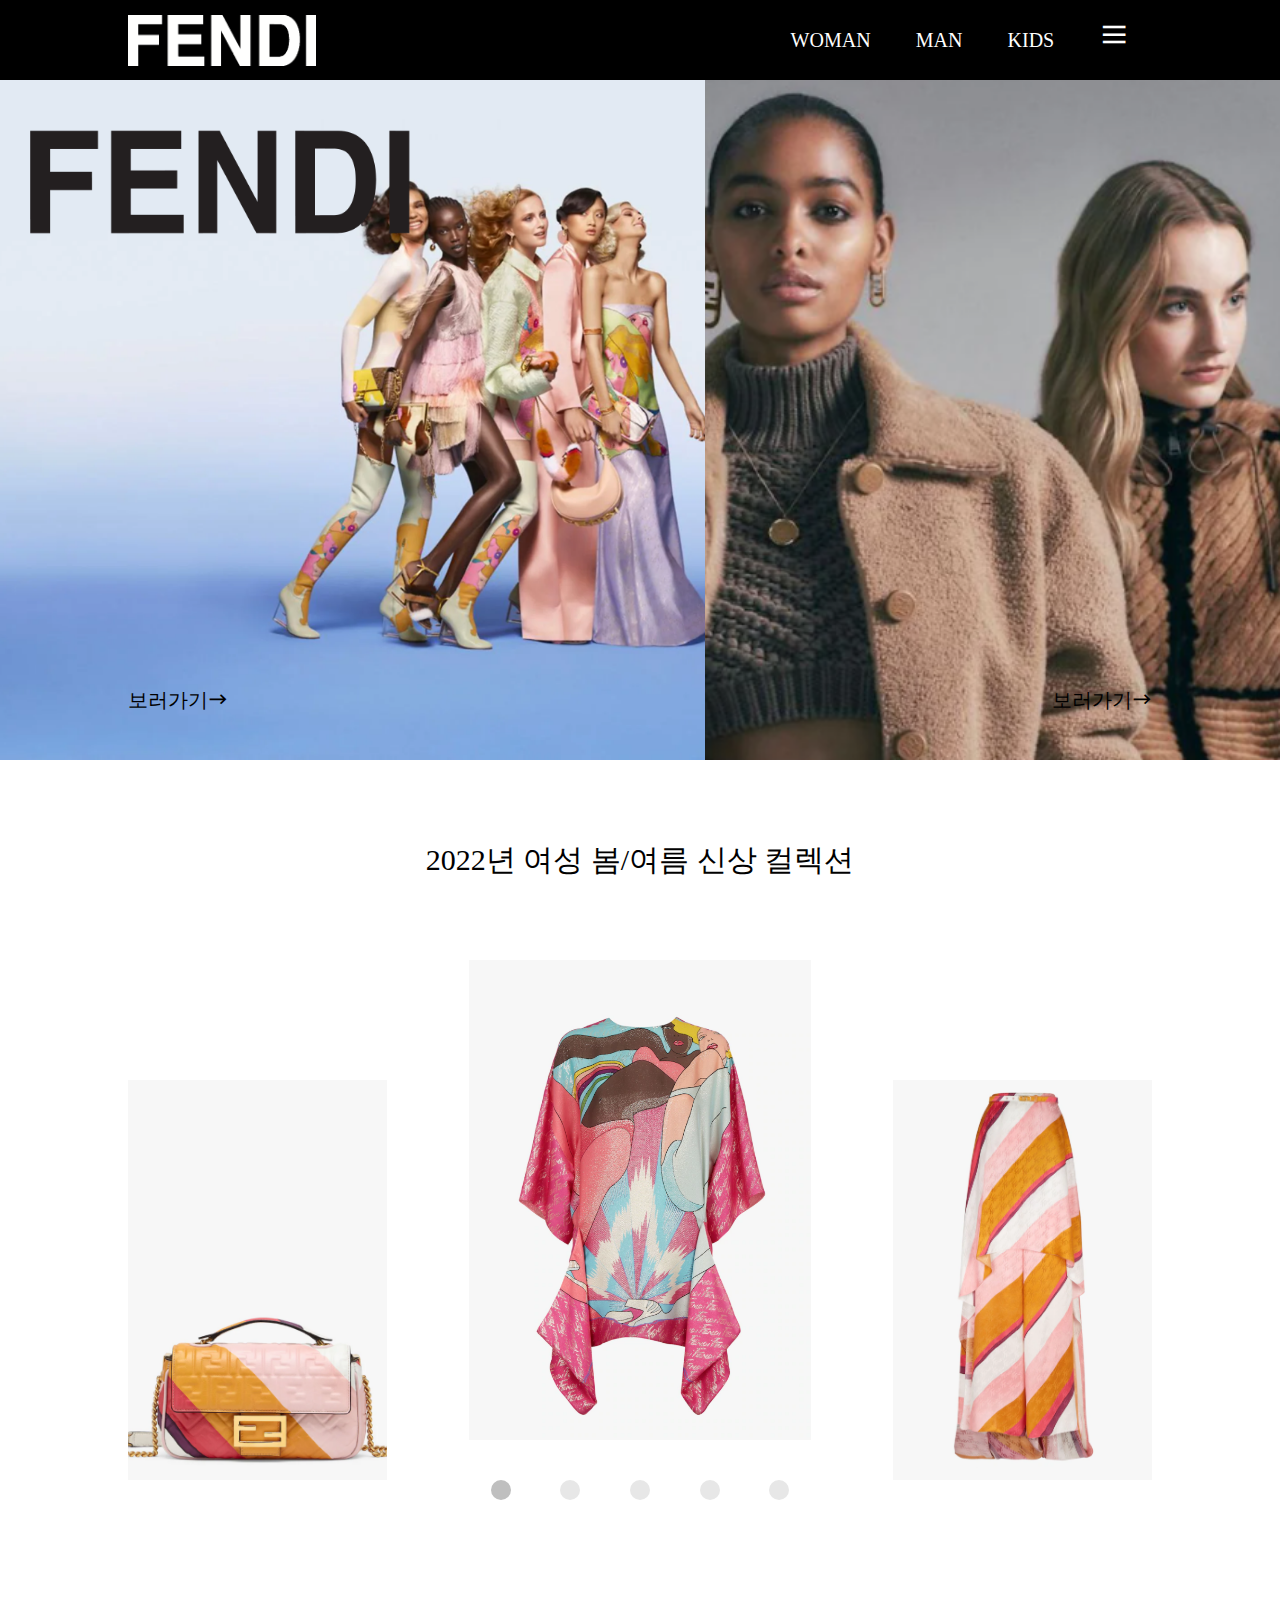
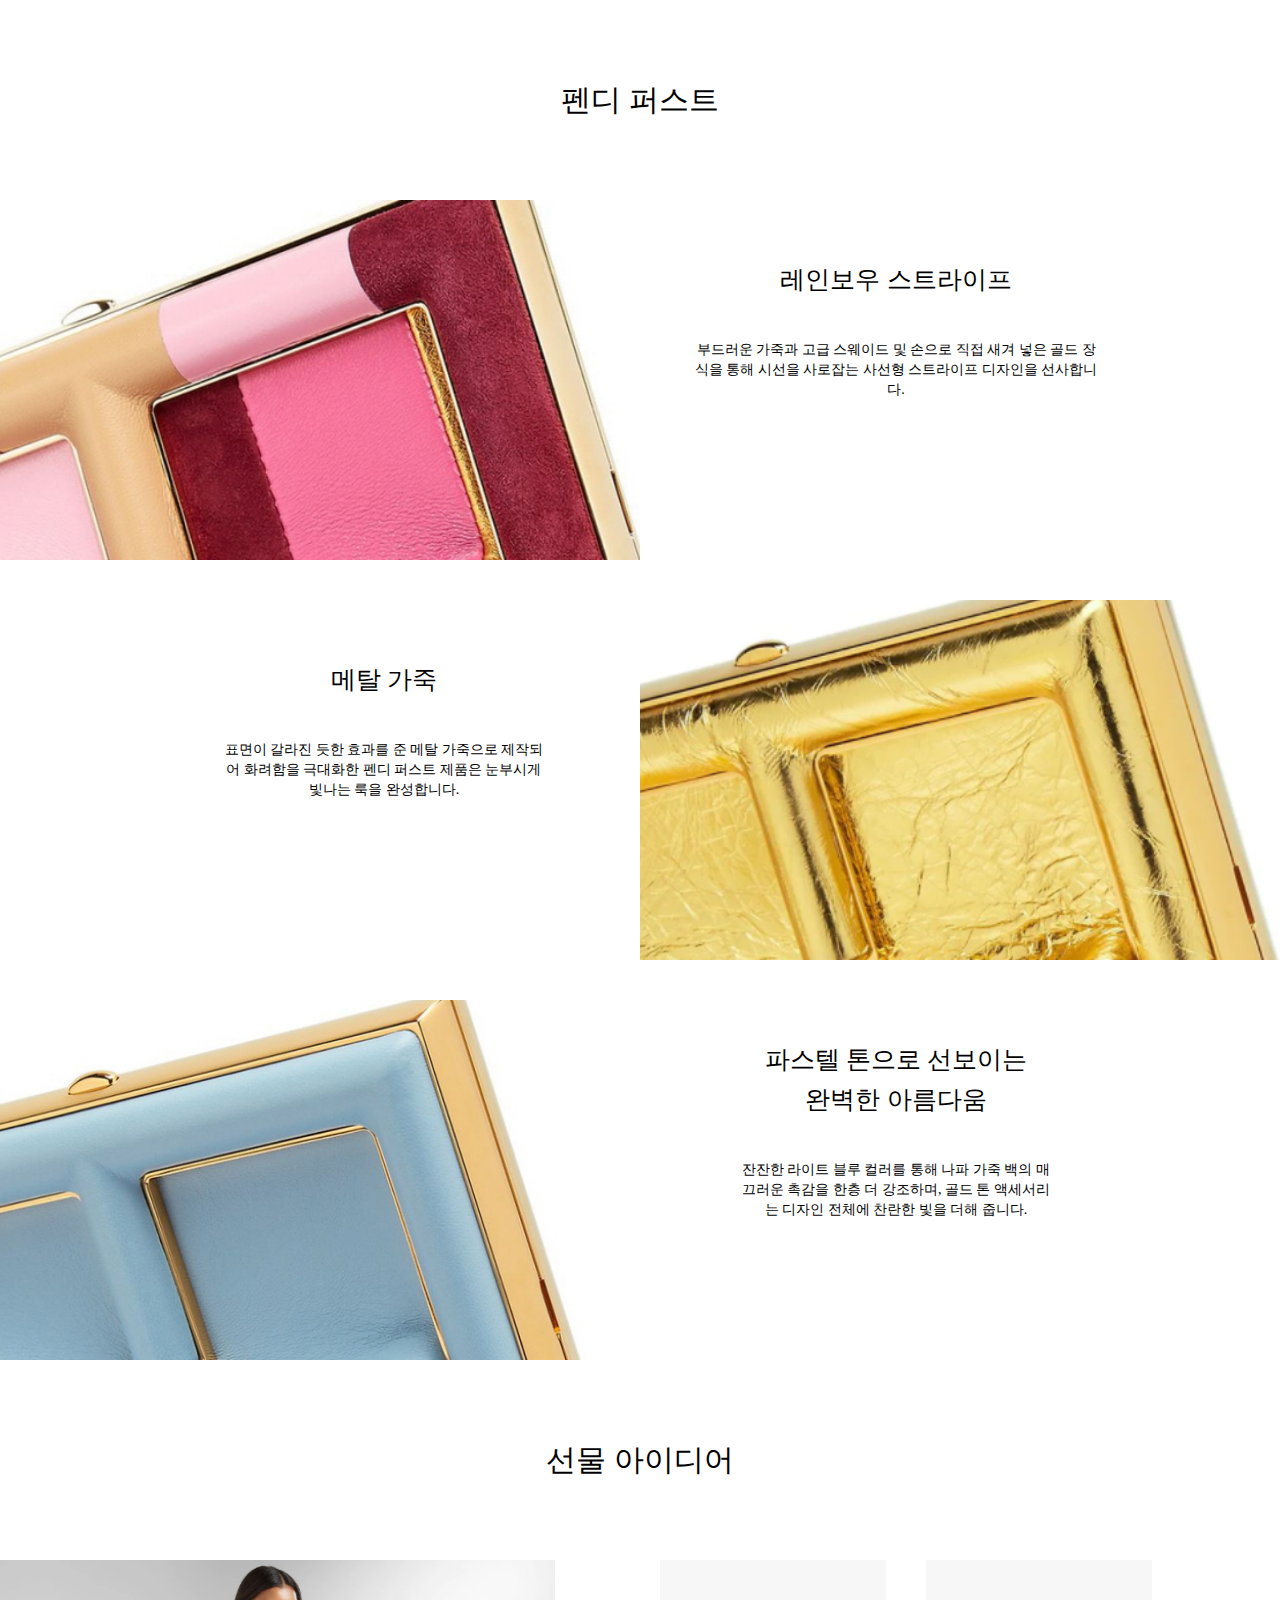
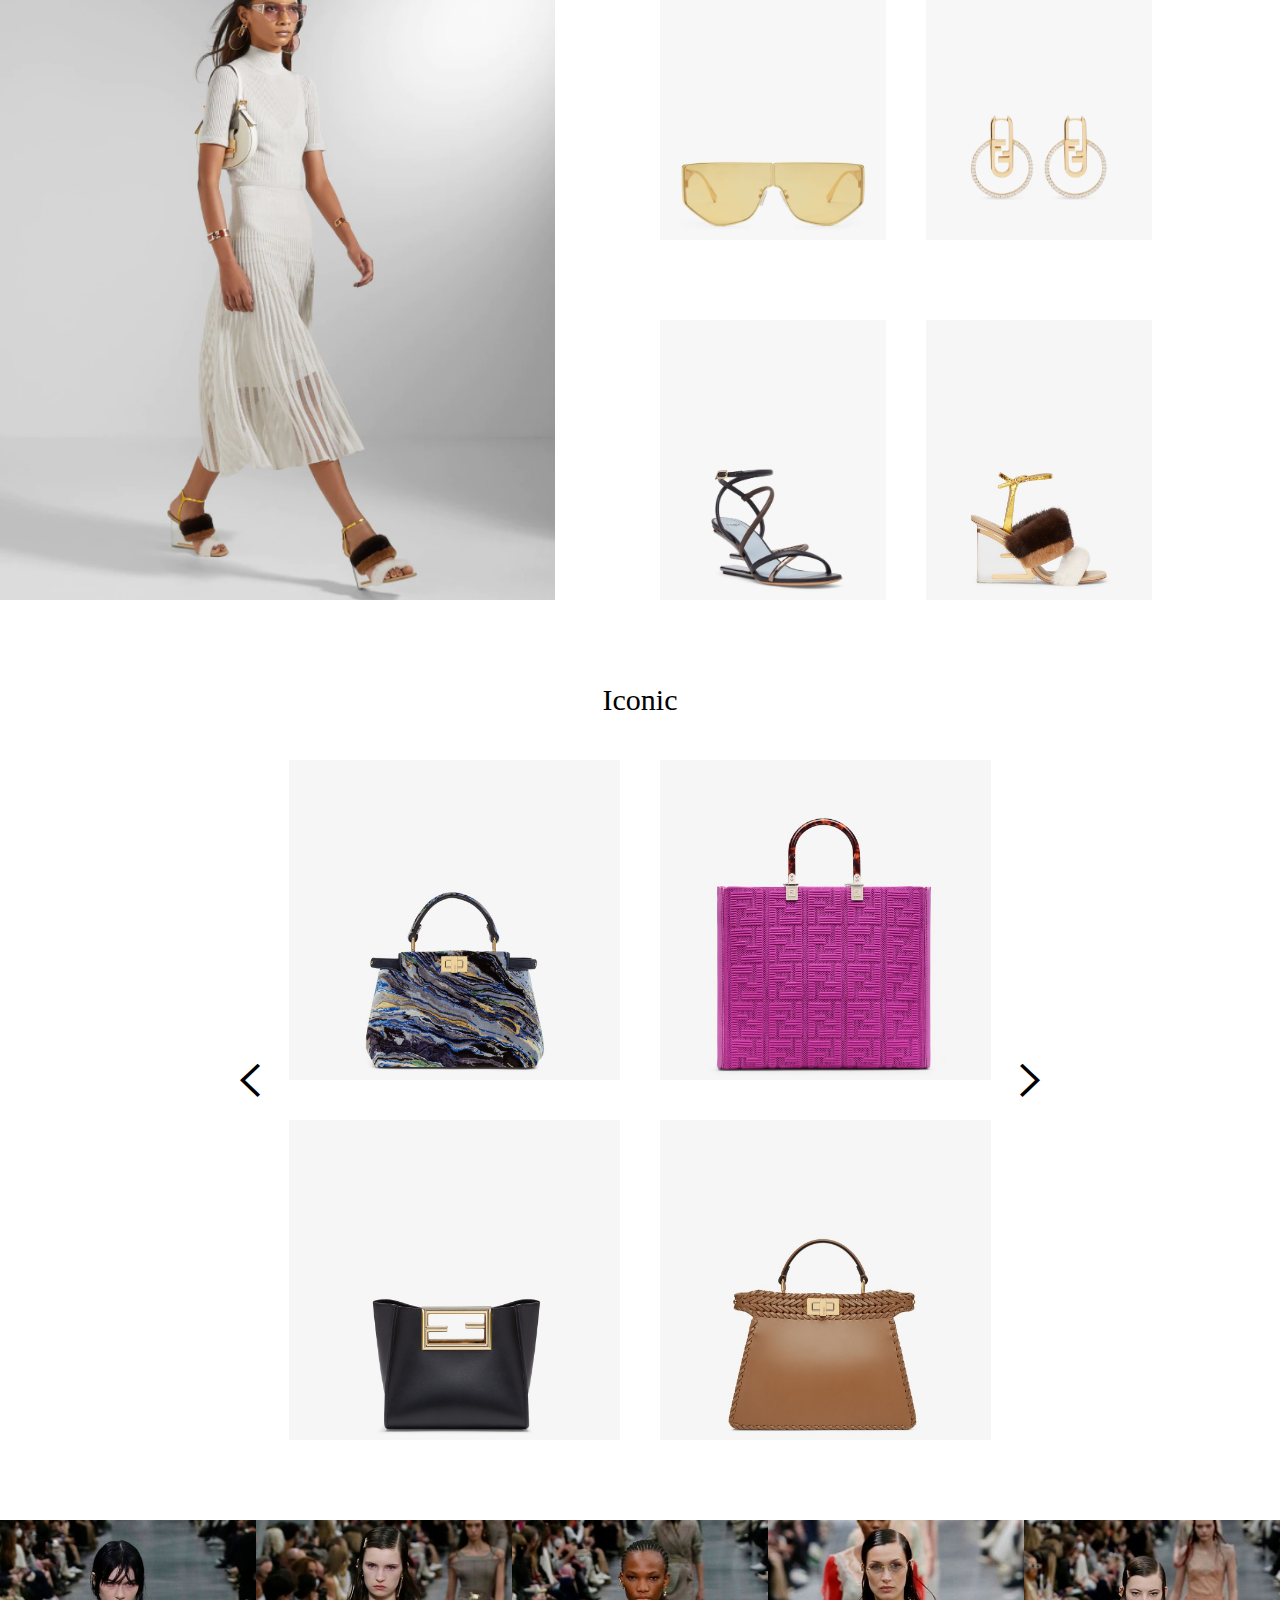
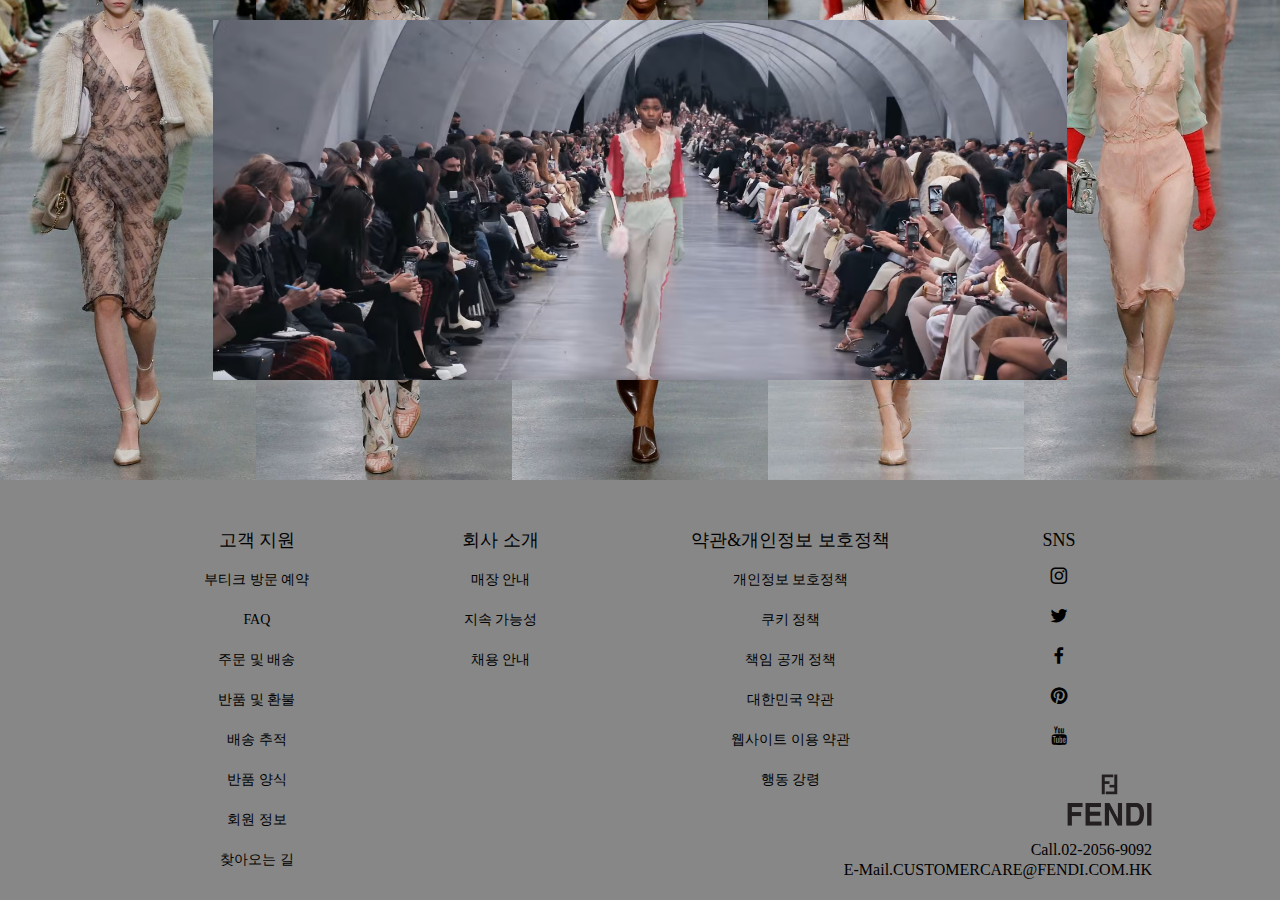
==== commit 554d6541: "pc main 완성" ====
--- a/index.html
+++ b/index.html
@@ -11,18 +11,25 @@
     <link rel="stylesheet" href="./css/index_tablet.css" media="(max-width:1024px) and (min-width:0px)">
     <link rel="stylesheet" href="./css/index_mobile.css" media="(max-width:420px) and (min-width:0px)">
     <script src="./js/jquery-3.6.0.min.js"></script>
+    <script src="./js/index.js"></script>
     
 </head>
 <body>
     <div class="hdrWrap">
         <header>
-            <h1></h1>
+            <a href="./index.html"><h1>logo</h1></a>
             <nav>
-                <h4>WOMAN</h4>
-                <h4>MAN</h4>
-                <h4>KIDS</h4>
+                <a href="/sub1.html"><h4>WOMAN</h4></a>
+                <a href="/sub2.html"><h4>MAN</h4></a>
+                <a href="/sub3.html"><h4>KIDS</h4></a>
                 <h4><i class="xi-bars"></i></h4>
             </nav>
+            <div class="bar">
+                <i class="xi-heart"></i>
+                <i class="xi-search"></i>
+                <i class="xi-user"></i>
+                <i class="xi-cart"></i>
+            </div>
         </header>
     </div>
 
@@ -33,17 +40,17 @@
                 <div class="btn">
                     <span>보러가기</span><i class="xi-long-arrow-right"></i>
                 </div>
-                <div class="ovrGrid">
+                <div class="bgImg i1">
                     
-                    <div class="bgImg"></div>
+                    <div class="ovrGrid"></div>
                 </div>
             </div>
             <div class="right">
                 <div class="btn">
                     <span>보러가기</span><i class="xi-long-arrow-right"></i>
                 </div>
-                <div class="ovrGrid">
-                    <div class="bgImg"></div>
+                <div class="bgImg i2">
+                    <div class="ovrGrid"></div>
                 </div>
             </div>
         </div>
@@ -103,25 +110,25 @@
                     </article>
                 </div>
                 <ul class="paging">
+                    <li class="show"></li>
                     <li></li>
                     <li></li>
                     <li></li>
                     <li></li>
-                    <li></li>
                 </ul>
             </section>
         </div>
     </div>
 
     <div class="cntWrap">
-        <div class="content cnt01">
+        <div class="content cnt02">
             <header>
                 <h2>펜디 퍼스트</h2>
             </header>
             <section>
                 <article>
-                    <div class="ovrGrid">
-                        <div class="image i1"></div>
+                    <div class="image i1">
+                        <div class="ovrGrid"></div>
                     </div>
                     <div class="texts">
                         <h3>레인보우 스트라이프</h3>
@@ -129,8 +136,8 @@
                     </div>
                 </article>
                 <article>
-                    <div class="ovrGrid">
-                        <div class="image i2"></div>
+                    <div class="image i2">
+                        <div class="ovrGrid"></div>
                     </div>
                     <div class="texts">
                         <h3>메탈 가죽</h3>
@@ -141,11 +148,11 @@
                     </div>
                 </article>
                 <article>
-                    <div class="ovrGrid">
-                        <div class="image i3"></div>
+                    <div class="image i3">
+                        <div class="ovrGrid"></div>
                     </div>
                     <div class="texts">
-                        <h3>파스텔 톤으로 선보이는 완벽한 아름다움</h3>
+                        <h3>파스텔 톤으로 선보이는<br> 완벽한 아름다움</h3>
                         <p>잔잔한 라이트 블루 컬러를 통해
                             나파 가죽 백의 매끄러운 촉감을
                             한층 더 강조하며,
@@ -163,21 +170,28 @@
                 <h2>선물 아이디어</h2>
             </header>
             <section>
-                <div class="article">
-                    <div class="image i1"></div>
-                </div>
-                <div class="article">
-                    <div class="image i2"></div>
-                </div>
-                <div class="article">
-                    <div class="image i3"></div>
-                </div>
-                <div class="article">
-                    <div class="image i4"></div>
-                </div>
-                <div class="article">
-                    <div class="image i5"></div>
-                </div>
+                <div class="artLeft">
+                    <article>
+                        <div class="image i1">
+                            <div class="ovrGrid"></div>
+                        </div>
+                    </article>
+                </div>
+                <div class="artRight">
+                    <article>
+                        <div class="image i2"></div>
+                    </article>
+                    <article>
+                        <div class="image i3"></div>
+                    </article>
+                    <article>
+                        <div class="image i4"></div>
+                    </article>
+                    <article>
+                        <div class="image i5"></div>
+                    </article>
+                   
+                </div>           
             </section>
         </div>
     </div>
@@ -190,47 +204,53 @@
             <section>
                 <div class="artView">
                     <div class="artGroup">
-                        <article>
-                            <div class="image i1"></div>
-                        </article>
-                        <article>
-                            <div class="image i2"></div>
-                        </article>
-                        <article>
-                            <div class="image i3"></div>
-                        </article>
-                        <article>
-                            <div class="image i4"></div>
-                        </article>
-                    </div>
-                    <div class="artGroup">
-                        <article>
-                            <div class="image i1"></div>
-                        </article>
-                        <article>
-                            <div class="image i2"></div>
-                        </article>
-                        <article>
-                            <div class="image i3"></div>
-                        </article>
-                        <article>
-                            <div class="image i4"></div>
-                        </article>
-                    </div>
-                    <div class="artGroup">
-                        <article>
-                            <div class="image i1"></div>
-                        </article>
-                        <article>
-                            <div class="image i2"></div>
-                        </article>
-                        <article>
-                            <div class="image i3"></div>
-                        </article>
-                        <article>
-                            <div class="image i4"></div>
-                        </article>
-                    </div>
+                        <div class="artFamily">
+                            <article>
+                                <div class="image i1"></div>
+                            </article>
+                            <article>
+                                <div class="image i2"></div>
+                            </article>
+                            <article>
+                                <div class="image i3"></div>
+                            </article>
+                            <article>
+                                <div class="image i4"></div>
+                            </article>
+                        </div>
+                        <div class="artFamily">
+                            <article>
+                                <div class="image i5"></div>
+                            </article>
+                            <article>
+                                <div class="image i6"></div>
+                            </article>
+                            <article>
+                                <div class="image i7"></div>
+                            </article>
+                            <article>
+                                <div class="image i8"></div>
+                            </article>
+                        </div>
+                        <div class="artFamily">
+                            <article>
+                                <div class="image i9"></div>
+                            </article>
+                            <article>
+                                <div class="image i10"></div>
+                            </article>
+                            <article>
+                                <div class="image i11"></div>
+                            </article>
+                            <article>
+                                <div class="image i12"></div>
+                            </article>
+                        </div>
+                    </div>
+                </div>
+                <div class="btns">
+                    <i class="xi-angle-left"></i>
+                    <i class="xi-angle-right"></i>
                 </div>
             </section>
         </div>
@@ -245,7 +265,10 @@
                 <div class="bgImg i4"></div>
                 <div class="bgImg i5"></div>
             </div>
-            <div class="coverImg"></div>
+            <div class="grid">
+                <div class="coverImg"></div>
+            </div>
+            
         </div>
     </div>
 
--- a/css/index.css
+++ b/css/index.css
@@ -12,10 +12,12 @@
 }
 
 
-body{
+body, html{
+    width: 100vw;
+    overflow-x: hidden;
     font-family: 'gowun';
 }
-.btn, .li, i{
+.btn, li, i{
     cursor: pointer;
 }
 nav h4{
@@ -32,9 +34,10 @@
     justify-content: space-between;
     color: #fff;
     line-height: 80px;
-}
-
-.hdrWrap h1{
+    position: relative;
+}
+
+.hdrWrap header>a:nth-child(1){
     width: calc(100% / 12 * 2.2);
     height: 80px;
     background-position: center;
@@ -42,14 +45,50 @@
     background-size: contain;
     background-image: url('../images/main/hdr_logo.png');
 }
+.hdrWrap h1{
+    opacity: 0;
+}
 .hdrWrap nav{
-    width: calc(100% / 12 * 5);
-    display: flex;
-    justify-content: space-between;
+    width: calc(100% / 12 * 4.5);
+    display: flex;
+    justify-content: space-around;
     font-size: 20px;
 }
-
-.mainWrap{}
+.hdrWrap nav i{
+    font-size: 30px;
+}
+
+.hdrWrap .bar::before{
+    width: 100%;
+    height: 100%;
+    background-color: #d0d0d2;
+    opacity: 0.5;
+    content: '';
+    display: block;
+    position: absolute;
+    top: 0;
+    left: 0;
+    z-index: 4;
+}
+.hdrWrap .bar{
+    width: calc(100% / 12 * 4.5 / 5);
+    height: 240px;
+    position: absolute;
+    display: flex;
+    flex-wrap: wrap;
+    flex-direction: column;
+    text-align: center;
+    right: 0px;
+    top: 80px;
+    opacity: 0;
+}
+.hdrWrap .bar i{
+    line-height: 60px;
+    font-size: 30px;
+    color: #000;
+    z-index: 5;
+}
+
 .main{
     width: 80%;
     max-width: 1080px;
@@ -59,6 +98,7 @@
 .mainWrap .left{
     width: calc(100% / 12 * 7 - 20px);
     position: relative;
+    height: 680px;
 }
 .left .btn{
     position: absolute;
@@ -77,14 +117,13 @@
     background-size: contain;
     background-image: url('../images/main/logo.png');
     top: 40px;
-    left: calc((100vw - 1080px) / -2 + 20px);
-}
+    left: min(calc((100vw - 1080px) / -2 + 20px), calc((100vw - 80vw) / -2 + 20px));
+}
+
 .left .ovrGrid{
     width: calc(100% + (100vw - 1080px) / 2);
-    margin-left: calc((100vw - 1080px) / -2);
-    
-}
-.left .ovrGrid .bgImg{
+    min-width: calc(100% + (100vw - 80vw) / 2);
+    margin-left: min(calc((100vw - 1080px) / -2), calc((100vw - 80vw) / -2));
     height: 680px;
     background-size: cover;
     background-position: center;
@@ -94,11 +133,12 @@
 .mainWrap .right{
     width: calc(100% / 12 * 5 + 20px);
     position: relative;
-}
+    height: 680px;
+}
+
 .right .ovrGrid{
     width: calc(100% + (100vw - 1080px) / 2);
-}
-.right .ovrGrid .bgImg{
+    min-width: calc(100% + (100vw - 80vw) / 2);
     height: 680px;
     background-size: cover;
     background-position: center;
@@ -114,6 +154,13 @@
     font-family: 'gowun-bold';
 }
 
+.cntWrap h2{
+    text-align: center;
+    line-height: 40px;
+    font-size: 30px;
+    font-family: 'gowun-bold';
+}
+
 .cntWrap{
     margin-top: 80px;
 }
@@ -124,9 +171,408 @@
 }
 
 .cnt01 section{
-    width: 150%;
-    margin-left: -25%;
+    width: 100%;
+    overflow: hidden;
+    margin-top: 80px;
+    position: relative;
+    height: 640px;
 }
 .cnt01 .artGroup{
     width: 500%;
+    display: flex;
+    transition: all 0.5s;
+}
+.cnt01 article{
+    width: calc(100% / 15 - 1.6%);
+}
+.cnt01 article:nth-child(2), .cnt01 article:nth-child(5), .cnt01 article:nth-child(8), .cnt01 article:nth-child(11), .cnt01 article:nth-child(14){
+    width: calc(100% / 15);
+    margin: 0 1.6%;
+}
+.cnt01 article .image{
+    height: 400px;
+    background-size: cover;
+    background-position: center;
+    background-repeat: no-repeat;
+    margin-top: 120px;
+}
+.cnt01 .i1{
+    background-image: url('../images/main/cnt01_01_01.PNG');
+}
+.cnt01 .image.i2{
+    height: 480px;
+    margin-top: 0px;
+    background-image: url('../images/main/cnt01_01_02.PNG');
+}
+.cnt01 .i3{
+    background-image: url('../images/main/cnt01_01_03.PNG');
+}
+.cnt01 .i4{
+    background-image: url('../images/main/cnt01_02_01.JPG');
+}
+.cnt01 .image.i5{
+    height: 480px;
+    margin-top: 0px;
+    background-image: url('../images/main/cnt01_02_02.JPG');
+}
+.cnt01 .i6{
+    background-image: url('../images/main/cnt01_02_03.JPG');
+}
+.cnt01 .i7{
+    background-image: url('../images/main/cnt01_03_01.JPG');
+}
+.cnt01 .image.i8{
+    height: 480px;
+    margin-top: 0px;
+    background-image: url('../images/main/cnt01_03_02.JPG');
+}
+.cnt01 .i9{
+    background-image: url('../images/main/cnt01_03_03.JPG');
+}
+.cnt01 .i10{
+    background-image: url('../images/main/cnt01_04_01.JPG');
+}
+.cnt01 .image.i11{
+    height: 480px;
+    margin-top: 0px;
+    background-image: url('../images/main/cnt01_04_02.JPG');
+}
+.cnt01 .i12{
+    background-image: url('../images/main/cnt01_04_03.JPG');
+}
+.cnt01 .i13{
+    background-image: url('../images/main/cnt01_05_01.jpg');
+}
+.cnt01 .image.i14{
+    height: 480px;
+    margin-top: 0px;
+    background-image: url('../images/main/cnt01_05_02.JPG');
+}
+.cnt01 .i15{
+    background-image: url('../images/main/cnt01_05_03.JPG');
+}
+.cnt01 .paging{
+    height: 40px;
+    bottom: 80px;
+    left: 0;
+    right: 0;
+    margin: auto;
+    width: 34%;
+    position: absolute;
+    display: flex;
+    justify-content: space-around;
+}
+.cnt01 .paging li{
+    width: 20px;
+    height: 20px;
+    border-radius: 50%;
+    background-color: #e7e7e7;
+    transition: all 0.5s;
+}
+.cnt01 .paging li.show{
+    background-color: #bfbfbf;
+}
+.cnt02 section{
+    margin-top: 80px;
+}
+.cnt02 article{
+    display: flex;
+    justify-content: space-between;
+
+    margin-top: 40px;
+}
+.cnt02 article:nth-child(2){
+    flex-direction: row-reverse;
+    
+}
+.cnt02 article:nth-child(2) .image{
+    direction: ltr;
+}
+.cnt02 article:nth-child(3) .texts{
+    padding-top: 40px;
+}
+.cnt02 .texts{
+    width: 50%;
+    padding-top: 60px;
+}
+.cnt02 article h3{
+    line-height: 40px;
+    font-size: 25px;
+    font-family: 'gowun-bold';
+    text-align: center;
+}
+
+.cnt02 article p{
+    width: calc(100% / 6 * 4 - 20px);
+    font-size: 14px;
+    line-height: 20px;
+    overflow: hidden;
+    text-align: center;
+    margin: 0 auto;
+    margin-top: 40px;
+}
+
+.cnt02 article:nth-child(1) p{
+    width: calc(100% / 6 * 5 - 20px);
+}
+.cnt02 .image{
+    width: 50%;
+    direction: rtl;
+}
+.cnt02 .ovrGrid{
+    width: calc((100vw - 1080px) / 2 + 100%);
+    min-width: calc((100vw - 80vw) / 2 + 100%);
+    background-position: center;
+    background-size: cover;
+    background-repeat: no-repeat;
+    height: 360px;
+}
+.cnt02 .i1 .ovrGrid{
+    background-image: url('../images/main/cnt02_01.jpg');
+}
+.cnt02 .i2 .ovrGrid{
+    background-image: url('../images/main/cnt02_02.png');
+}
+.cnt02 .i3 .ovrGrid{
+    background-image: url('../images/main/cnt02_03.jpg');
+}
+
+.cnt03 section{
+    margin-top: 80px;
+    display: flex;
+    justify-content: space-between;
+}
+.cnt03 .artLeft{
+    width: calc(100% / 12 * 5);
+}
+.cnt03 .artLeft .image{
+    width: 100%;
+    direction: rtl;
+}
+.cnt03 .artLeft .ovrGrid{
+    width: calc(100% + (100vw - 1080px) / 2);
+    min-width: calc(100% + (100vw - 80vw) / 2);
+    height: 640px;
+    background-position: center;
+    background-size: cover;
+    background-repeat: no-repeat;
+    background-image: url('../images/main/cnt03_01.PNG');
+}
+.cnt03 .artRight{
+    width: calc(100% / 12 * 6 - 20px);
+    display: flex;
+    flex-wrap: wrap;
+    justify-content: space-between;
+}
+.cnt03 .artRight article{
+    width: calc(100% / 2 - 20px); 
+    height: 280px;
+}
+.cnt03 .artRight article:nth-child(2)~article{
+    margin-top: 80px;
+}
+
+.cnt03 .artRight .image{
+    height: 280px;
+    background-position: center;
+    background-size: cover;
+    background-repeat: no-repeat;
+}
+.cnt03 .i2{
+    background-image: url('../images/main/cnt03_02.PNG');
+}
+.cnt03 .i3{
+    background-image: url('../images/main/cnt03_03.PNG');
+}
+.cnt03 .i4{
+    background-image: url('../images/main/cnt03_04.PNG');
+}
+.cnt03 .i5{
+    background-image: url('../images/main/cnt03_05.jpg');
+}
+
+.cnt04 section{
+    position: relative;
+}
+.cnt04 .artView{
+    width: calc(100% / 12 * 8 + 20px);
+    margin: 0 auto;
+    overflow: hidden;
+}
+.cnt04 .artGroup{
+    width: 300%;
+    display: flex;
+}
+.cnt04 .artFamily{
+    width: calc(100% / 3);
+    display: flex;
+    flex-wrap: wrap;
+    justify-content: space-between;
+}
+.cnt04 article{
+    width: calc(50% - 20px);
+    margin-top: 40px;
+}
+
+.cnt04 .image{
+    height: 320px;
+    background-position: center;
+    background-size: cover;
+    background-repeat: no-repeat;
+}
+.cnt04 .i1{
+    background-image: url('../images/main/cnt04_01.jpg');
+}
+.cnt04 .i2{
+    background-image: url('../images/main/cnt04_02.jpg');
+}
+.cnt04 .i3{
+    background-image: url('../images/main/cnt04_03.jpg');
+}
+.cnt04 .i4{
+    background-image: url('../images/main/cnt04_04.jpg');
+}
+.cnt04 .i5{
+    background-image: url('../images/main/cnt04_05.jpg');
+}
+.cnt04 .i6{
+    background-image: url('../images/main/cnt04_06.jpg');
+}
+.cnt04 .i7{
+    background-image: url('../images/main/cnt04_07.jpg');
+}
+.cnt04 .i8{
+    background-image: url('../images/main/cnt04_08.jpg');
+}
+.cnt04 .i9{
+    background-image: url('../images/main/cnt04_09.jpg');
+}
+.cnt04 .i10{
+    background-image: url('../images/main/cnt04_10.jpg');
+}
+.cnt04 .i11{
+    background-image: url('../images/main/cnt04_11.jpg');
+}
+.cnt04 .i12{
+    background-image: url('../images/main/cnt04_12.jpg');
+}
+
+.cnt04 .btns{
+
+    position: absolute;
+    font-size: 40px;
+    height: 40px;
+    width: 80%;
+    margin: auto;
+    top: 0;
+    bottom: 0;
+    right: 0;
+    left: 0;
+    display: flex;
+    justify-content: space-between;
+}
+
+.bnrWrap{
+    margin-top: 80px;
+}
+
+.bnr01{
+    position: relative;
+}
+.bnr01 .bgImgGroup{
+    display: flex;
+}
+.bnr01 .bgImg{
+    width: calc(100% / 5);
+    height: 560px;
+    background-size: cover;
+    background-position: center;
+    background-repeat: no-repeat;
+}
+.bnr01 .i1{
+    background-image: url('../images/main/bnr01_01.jpg');
+}
+.bnr01 .i2{
+    background-image: url('../images/main/bnr01_02.jpg');
+}
+.bnr01 .i3{
+    background-image: url('../images/main/bnr01_03.jpg');
+}
+.bnr01 .i4{
+    background-image: url('../images/main/bnr01_04.jpg');
+}
+.bnr01 .i5{
+    background-image: url('../images/main/bnr01_05.jpg');
+}
+.bnr01 .grid{
+    width: 80%;
+    max-width: 1080px;
+    position: absolute;
+    margin: auto;
+    top: 0;
+    bottom: 0;
+    left: 0;
+    right: 0;
+    background-size: cover;
+    background-position: center;
+    background-repeat: no-repeat;
+}
+.bnr01 .coverImg{
+    width: calc(100% / 12 * 10);
+    height: 360px;
+    position: absolute;
+    margin: auto;
+    top: 0;
+    bottom: 0;
+    left: 0;
+    right: 0;
+    background-size: cover;
+    background-position: center;
+    background-repeat: no-repeat;
+    background-image: url('../images/main/bnr_cover.PNG');
+}
+
+.ftrWrap{
+    background-color: #878787;
+}
+footer{
+    width: 80%;
+    max-width: 1080px;
+    margin: 0 auto;
+    padding: 40px 0px 20px;
+}
+
+footer nav{
+    display: flex;
+    justify-content: space-around;
+    text-align: center;
+}
+
+footer nav li{
+    line-height: 40px;
+    font-size: 14px;
+}
+footer nav li i{
+    font-size: 20px;
+}
+footer nav li:nth-child(1){
+    font-family: 'gowun-bold';
+    line-height: 40px;
+    font-size: 18px;
+}
+footer .info{
+    text-align: right;
+    margin-top: -120px;
+}
+footer h1{
+    width: calc(100% / 12);
+    height: 80px;
+    background-size: contain;
+    background-position: center;
+    background-repeat: no-repeat;
+    background-image: url('../images/main/ftr_logo.png');
+    margin-left: auto;
+}
+footer h4{
+    line-height: 20px;
 }--- a/css/index_tablet.css
+++ b/css/index_tablet.css
@@ -0,0 +1,95 @@
+.hdrWrap header>a:nth-child(1){
+    margin: 0 auto;
+}
+.hdrWrap header{
+    width: 90%;
+    max-width: 700px;
+}
+.hdrWrap nav{
+    display: none;
+}
+
+.main{
+    width: 90%;
+    max-width: 700px;
+    display: block;
+}
+.mainWrap .left{
+    width: 100vw;
+}
+.cnt01 section{
+    height: 400px;
+}
+.left .bgimg{
+    width: 100%;
+}
+.left .ovrGrid{
+    width: 100%;
+    min-width: 100%;
+    margin-left: min(calc((100vw - 700px) / -2), calc((100vw - 90vw) / -2));
+    background-image: url('../images/main/main_tab.PNG');
+}
+.left .logo{
+    display: none;
+}
+.left .btn{
+    display: none;
+}
+.right{
+    display: none;
+}
+.cnt01 article{
+    width: calc(100% / 10 - 1.6%);
+}
+.content{
+    width: 90%;
+    max-width: 700px;
+}
+.cnt01 article:nth-child(3), .cnt01 article:nth-child(6), .cnt01 article:nth-child(9), .cnt01 article:nth-child(12), .cnt01 article:nth-child(15){
+    display: none;
+}
+.cnt01 article:nth-child(2), .cnt01 article:nth-child(5), .cnt01 article:nth-child(8), .cnt01 article:nth-child(11), .cnt01 article:nth-child(14){
+    margin: 0 1.6%;
+    margin-right: 3.4%;
+}
+.cnt01 .paging{
+    width: 40px;
+    height: 300px;
+    flex-direction: column;
+    top: 0;
+    bottom: 0;
+    right: 0;
+    left: inherit;
+}
+.cnt01 .paging li{
+    width: 30px;
+    height: 30px;
+}
+.cnt02 article{
+    display: block;
+   
+}
+.cnt02 .image{
+    width: 100%; 
+    direction: ltr;
+}
+.cnt02 .texts{
+    width: 100%;
+}
+.cnt02 .ovrGrid{
+    width: 100vw;
+    min-width: 100vw;
+    margin-left: min(calc((100vw - 700px) / -2), calc((100vw - 90vw) / -2));
+    height: 240px;
+}
+
+.cnt03 section{
+    margin-top: 40px;
+}
+.cnt03 .artLeft .ovrGrid{
+    height: 400px;
+    width: calc((100vw - 700px) / 2 + 100%);
+    min-width: calc((100vw - 90vw) / 2 + 100%);
+    margin-left: min(calc((100vw - 700px) / -2), calc((100vw - 90vw) / -2));
+    
+}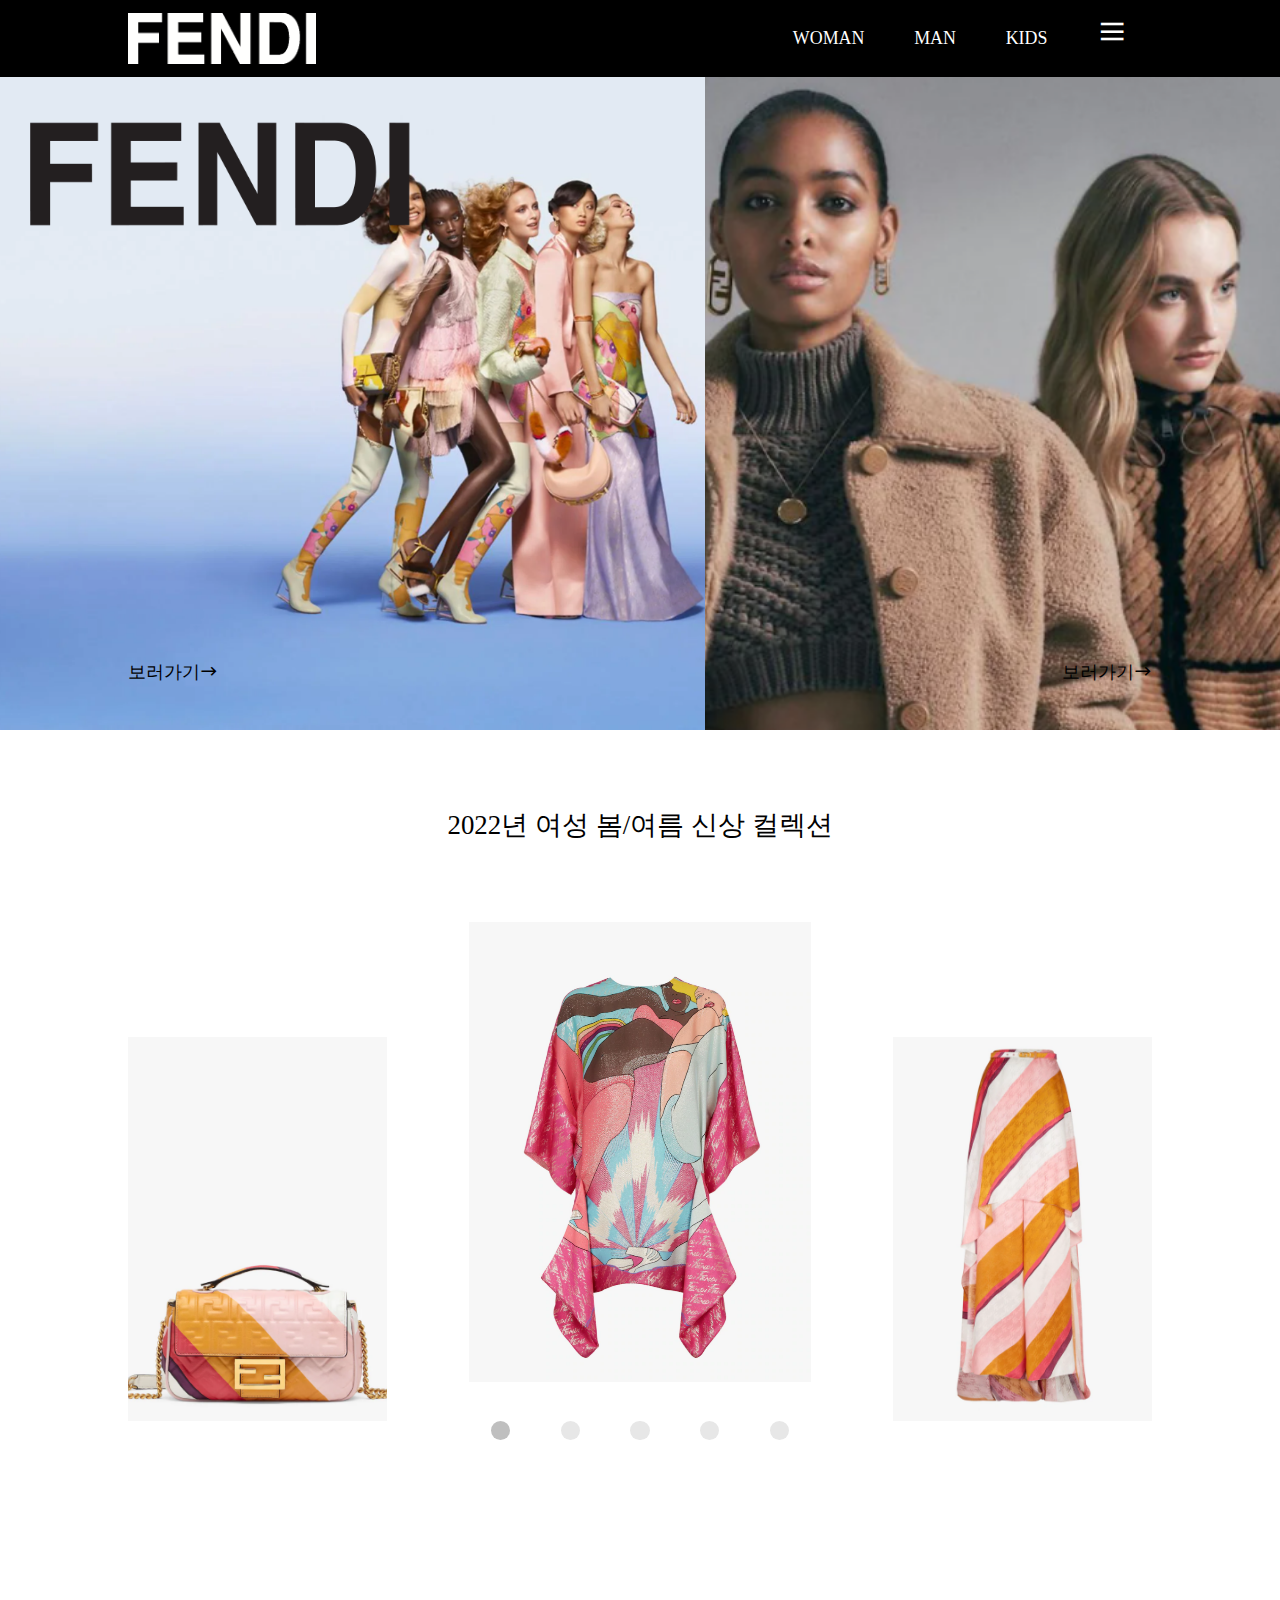
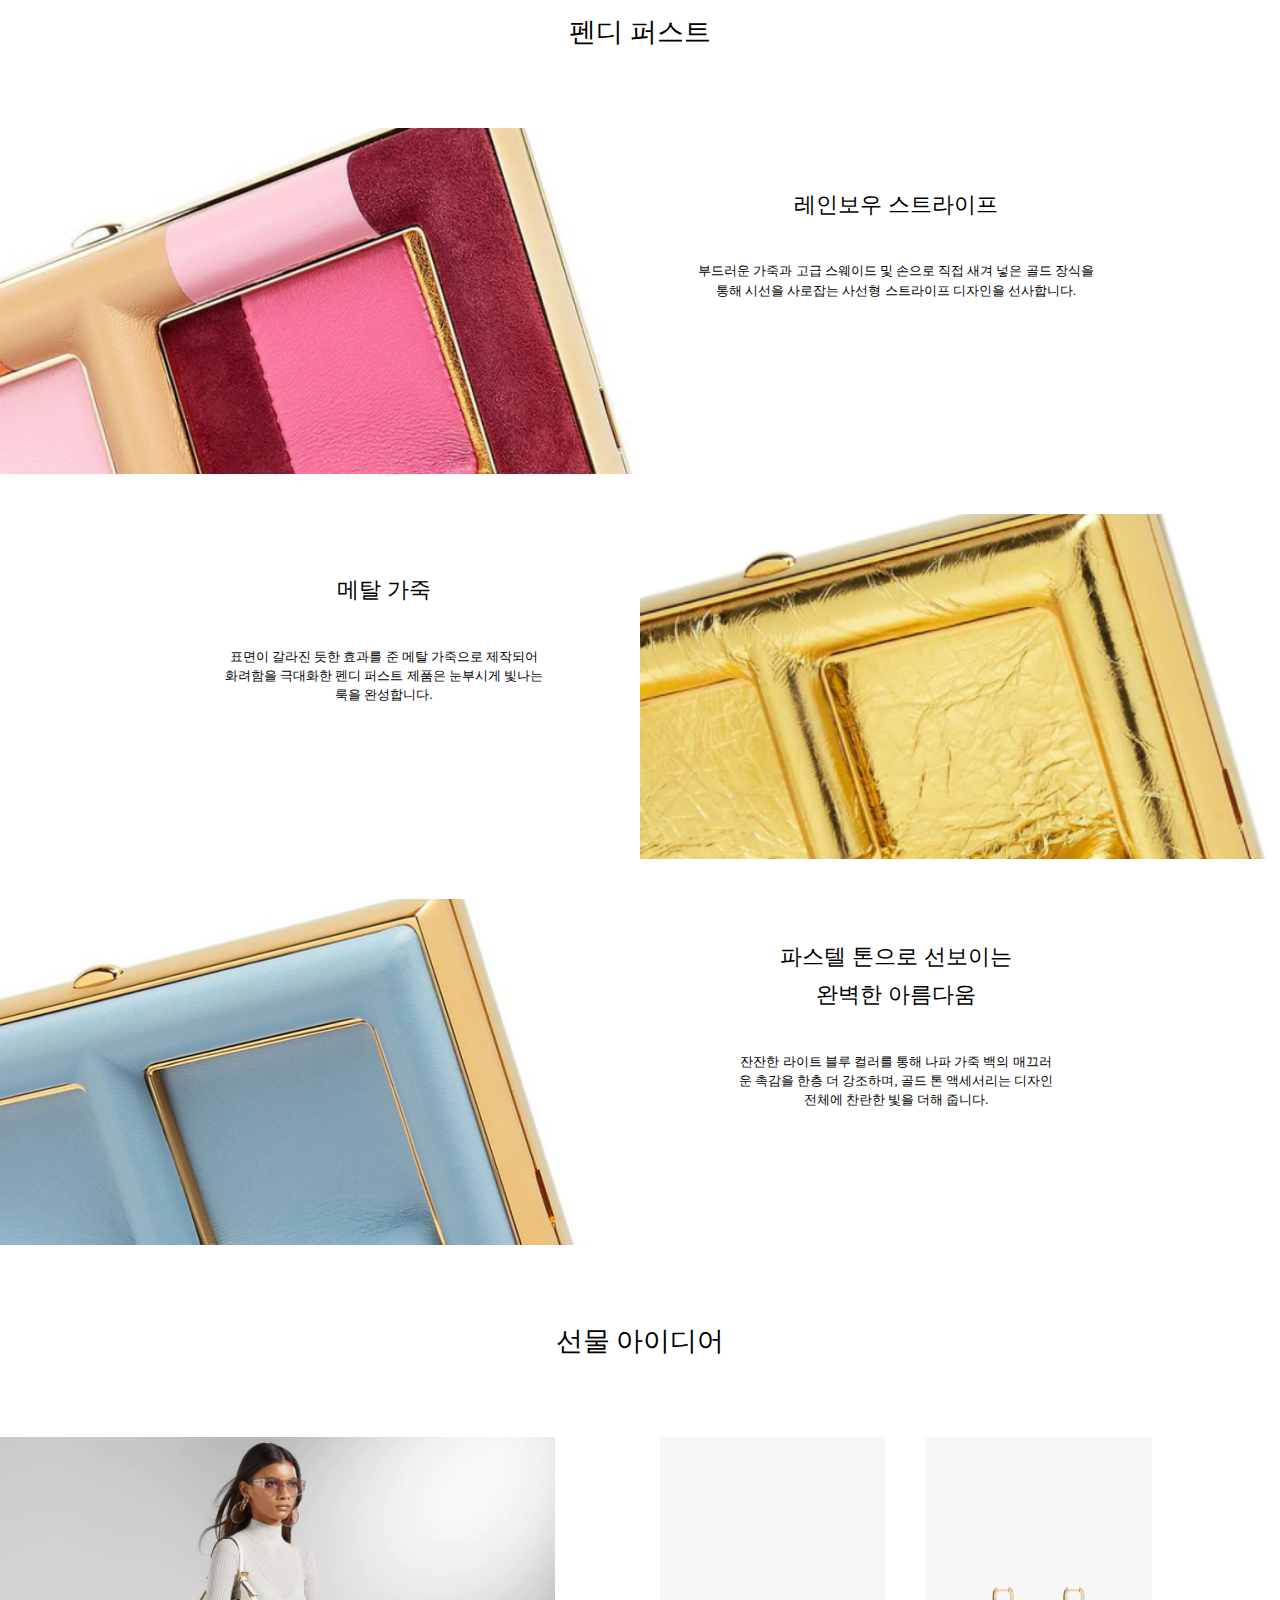
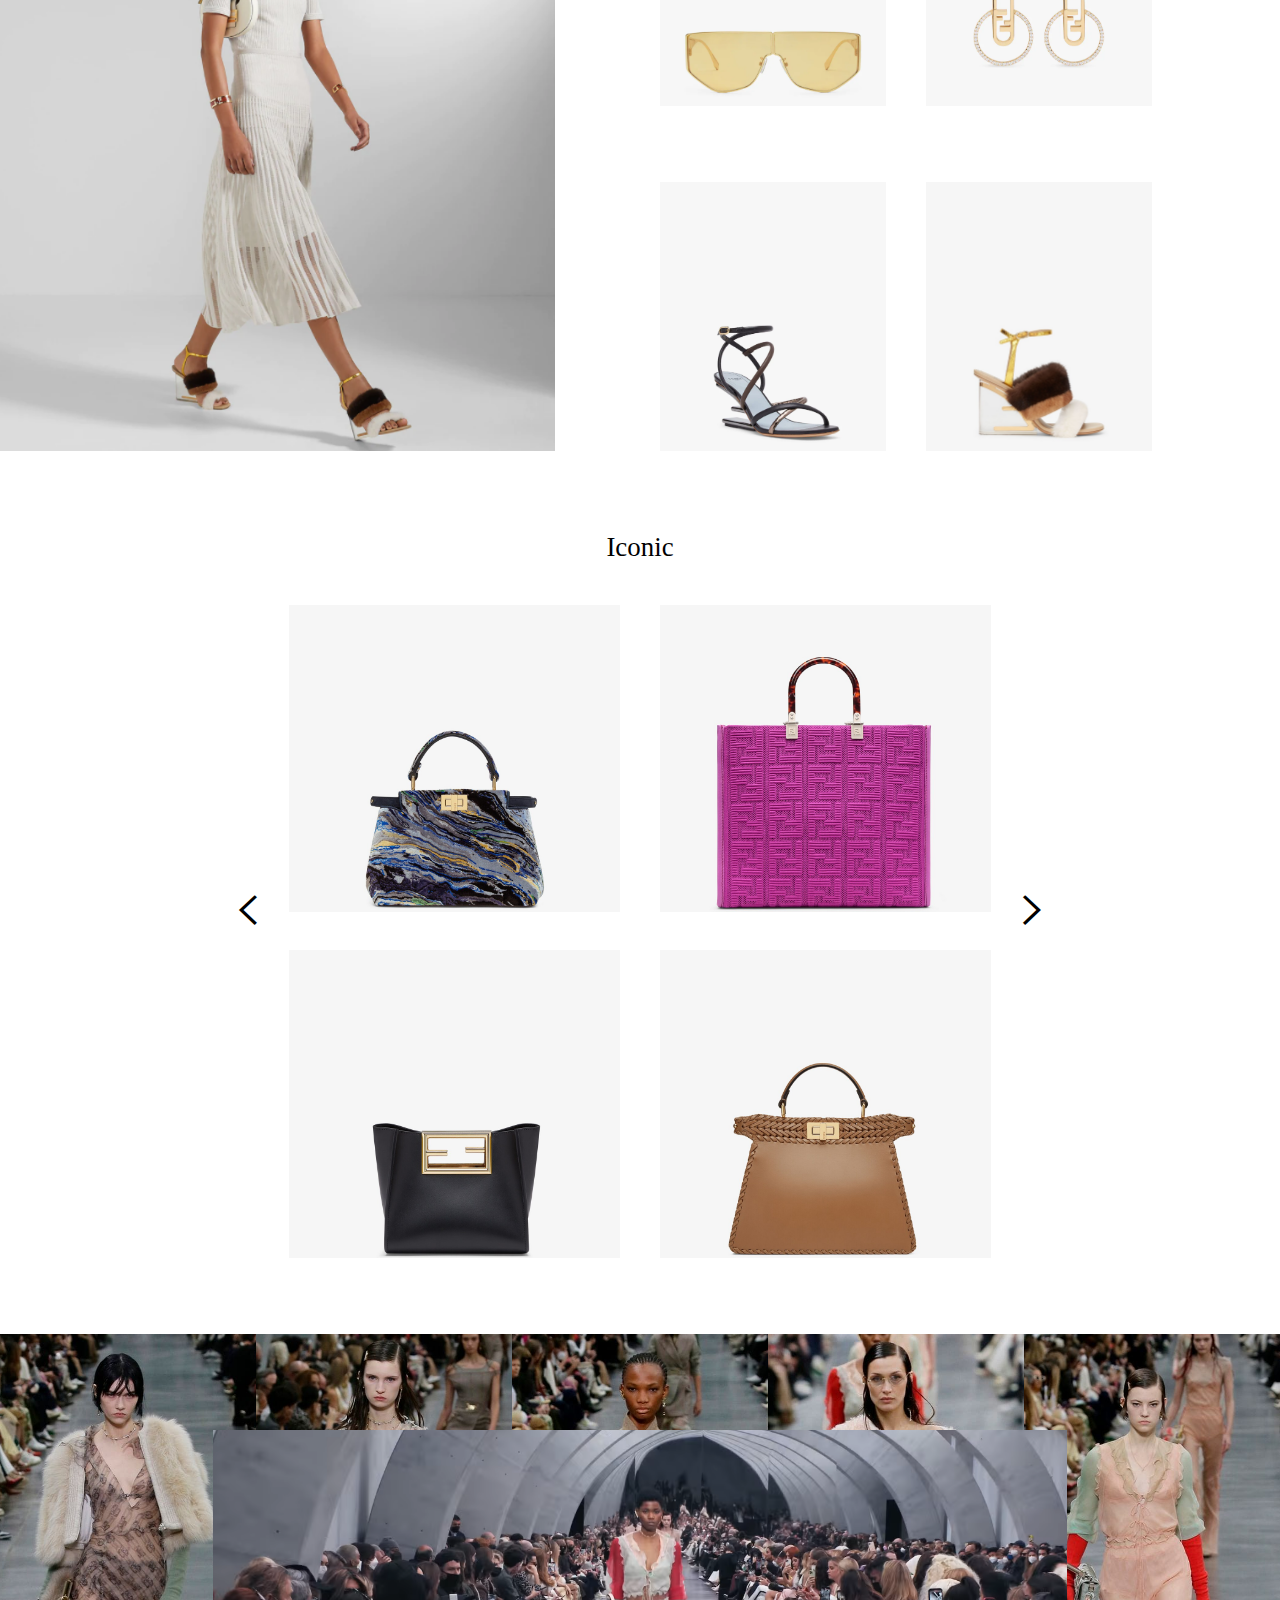
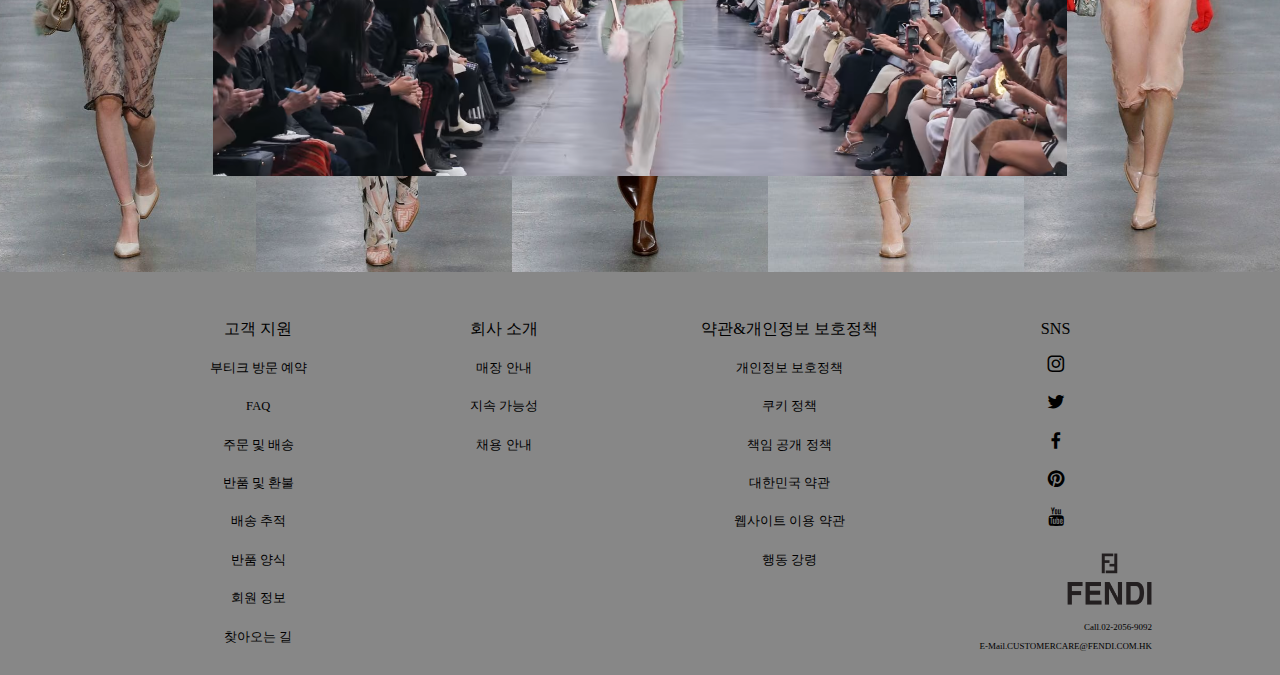
==== commit 5e132de8: "메인 태블릿, 모바일 완성" ====
--- a/index.html
+++ b/index.html
@@ -17,7 +17,7 @@
 <body>
     <div class="hdrWrap">
         <header>
-            <a href="./index.html"><h1>logo</h1></a>
+            <a href="./index.html"><h1>fendi</h1></a>
             <nav>
                 <a href="/sub1.html"><h4>WOMAN</h4></a>
                 <a href="/sub2.html"><h4>MAN</h4></a>
@@ -36,12 +36,12 @@
     <div class="mainWrap">
         <div class="main">
             <div class="left">
-                <div class="logo"></div>
+                <div class="logo">fendi</div>
                 <div class="btn">
                     <span>보러가기</span><i class="xi-long-arrow-right"></i>
                 </div>
                 <div class="bgImg i1">
-                    
+                    모델들
                     <div class="ovrGrid"></div>
                 </div>
             </div>
@@ -50,6 +50,7 @@
                     <span>보러가기</span><i class="xi-long-arrow-right"></i>
                 </div>
                 <div class="bgImg i2">
+                    모델들
                     <div class="ovrGrid"></div>
                 </div>
             </div>
@@ -64,49 +65,49 @@
             <section>
                 <div class="artGroup">
                     <article>
-                        <div class="image i1"></div>
-                    </article>
-                    <article>
-                        <div class="image i2"></div>
-                    </article>
-                    <article>
-                        <div class="image i3"></div>
-                    </article>
-                    <article>
-                        <div class="image i4"></div>
-                    </article>
-                    <article>
-                        <div class="image i5"></div>
-                    </article>
-                    <article>
-                        <div class="image i6"></div>
-                    </article>
-                    <article>
-                        <div class="image i7"></div>
-                    </article>
-                    <article>
-                        <div class="image i8"></div>
-                    </article>
-                    <article>
-                        <div class="image i9"></div>
-                    </article>
-                    <article>
-                        <div class="image i10"></div>
-                    </article>
-                    <article>
-                        <div class="image i11"></div>
-                    </article>
-                    <article>
-                        <div class="image i12"></div>
-                    </article>
-                    <article>
-                        <div class="image i13"></div>
-                    </article>
-                    <article>
-                        <div class="image i14"></div>
-                    </article>
-                    <article>
-                        <div class="image i15"></div>
+                        <div class="image i1">가방</div>
+                    </article>
+                    <article>
+                        <div class="image i2">옷</div>
+                    </article>
+                    <article>
+                        <div class="image i3">옷</div>
+                    </article>
+                    <article>
+                        <div class="image i4">가방</div>
+                    </article>
+                    <article>
+                        <div class="image i5">옷</div>
+                    </article>
+                    <article>
+                        <div class="image i6">옷</div>
+                    </article>
+                    <article>
+                        <div class="image i7">신발</div>
+                    </article>
+                    <article>
+                        <div class="image i8">옷</div>
+                    </article>
+                    <article>
+                        <div class="image i9">옷</div>
+                    </article>
+                    <article>
+                        <div class="image i10">옷</div>
+                    </article>
+                    <article>
+                        <div class="image i11">옷</div>
+                    </article>
+                    <article>
+                        <div class="image i12">옷</div>
+                    </article>
+                    <article>
+                        <div class="image i13">가방</div>
+                    </article>
+                    <article>
+                        <div class="image i14">장신구</div>
+                    </article>
+                    <article>
+                        <div class="image i15">장신구</div>
                     </article>
                 </div>
                 <ul class="paging">
@@ -128,6 +129,7 @@
             <section>
                 <article>
                     <div class="image i1">
+                        지갑
                         <div class="ovrGrid"></div>
                     </div>
                     <div class="texts">
@@ -137,6 +139,7 @@
                 </article>
                 <article>
                     <div class="image i2">
+                        지갑
                         <div class="ovrGrid"></div>
                     </div>
                     <div class="texts">
@@ -149,6 +152,7 @@
                 </article>
                 <article>
                     <div class="image i3">
+                        지갑
                         <div class="ovrGrid"></div>
                     </div>
                     <div class="texts">
@@ -173,23 +177,27 @@
                 <div class="artLeft">
                     <article>
                         <div class="image i1">
+                            모델
                             <div class="ovrGrid"></div>
                         </div>
                     </article>
                 </div>
                 <div class="artRight">
                     <article>
-                        <div class="image i2"></div>
-                    </article>
-                    <article>
-                        <div class="image i3"></div>
-                    </article>
-                    <article>
-                        <div class="image i4"></div>
-                    </article>
-                    <article>
-                        <div class="image i5"></div>
-                    </article>
+                        <div class="image i2">선글라스</div>
+                    </article>
+                    <div class="artBtm">
+                        <article>
+                            <div class="image i3">귀걸이</div>
+                        </article>
+                        <article>
+                            <div class="image i4">신발</div>
+                        </article>
+                        <article>
+                            <div class="image i5">신발</div>
+                        </article>
+                    </div>
+                    
                    
                 </div>           
             </section>
@@ -206,44 +214,44 @@
                     <div class="artGroup">
                         <div class="artFamily">
                             <article>
-                                <div class="image i1"></div>
-                            </article>
-                            <article>
-                                <div class="image i2"></div>
-                            </article>
-                            <article>
-                                <div class="image i3"></div>
-                            </article>
-                            <article>
-                                <div class="image i4"></div>
+                                <div class="image i1">가방</div>
+                            </article>
+                            <article>
+                                <div class="image i2">가방</div>
+                            </article>
+                            <article>
+                                <div class="image i3">가방</div>
+                            </article>
+                            <article>
+                                <div class="image i4">가방</div>
                             </article>
                         </div>
                         <div class="artFamily">
                             <article>
-                                <div class="image i5"></div>
-                            </article>
-                            <article>
-                                <div class="image i6"></div>
-                            </article>
-                            <article>
-                                <div class="image i7"></div>
-                            </article>
-                            <article>
-                                <div class="image i8"></div>
+                                <div class="image i5">가방</div>
+                            </article>
+                            <article>
+                                <div class="image i6">가방</div>
+                            </article>
+                            <article>
+                                <div class="image i7">가방</div>
+                            </article>
+                            <article>
+                                <div class="image i8">가방</div>
                             </article>
                         </div>
                         <div class="artFamily">
                             <article>
-                                <div class="image i9"></div>
-                            </article>
-                            <article>
-                                <div class="image i10"></div>
-                            </article>
-                            <article>
-                                <div class="image i11"></div>
-                            </article>
-                            <article>
-                                <div class="image i12"></div>
+                                <div class="image i9">가방</div>
+                            </article>
+                            <article>
+                                <div class="image i10">가방</div>
+                            </article>
+                            <article>
+                                <div class="image i11">가방</div>
+                            </article>
+                            <article>
+                                <div class="image i12">가방</div>
                             </article>
                         </div>
                     </div>
@@ -259,14 +267,16 @@
     <div class="bnrWrap">
         <div class="banner bnr01">
             <div class="bgImgGroup">
-                <div class="bgImg i1"></div>
-                <div class="bgImg i2"></div>
-                <div class="bgImg i3"></div>
-                <div class="bgImg i4"></div>
-                <div class="bgImg i5"></div>
+                <div class="bgImg i1">모델</div>
+                <div class="bgImg i2">모델</div>
+                <div class="bgImg i3">모델</div>
+                <div class="bgImg i4">모델</div>
+                <div class="bgImg i5">모델</div>
             </div>
             <div class="grid">
-                <div class="coverImg"></div>
+                <h2>2022-23 가을/겨울 여성 패션쇼</h2>
+                <a href="https://players.brightcove.net/5704890267001/rJwMgAVHM_default/index.html?videoId=6298599967001"><div class="coverImg">모델</div></a>
+                <div class="btn"><span>보러가기</span><i class="xi-long-arrow-right"></i></div>
             </div>
             
         </div>
@@ -276,7 +286,7 @@
         <footer>
             <nav>
                 <ul class="support">
-                    <li>고객 지원</li>
+                    <li>고객 지원 <i class="xi-caret-down"></i></li>
                     <li>부티크 방문 예약</li>
                     <li>FAQ</li>
                     <li>주문 및 배송</li>
@@ -287,13 +297,13 @@
                     <li>찾아오는 길</li>
                 </ul>
                 <ul class="company">
-                    <li>회사 소개</li>
+                    <li>회사 소개 <i class="xi-caret-down"></i></li>
                     <li>매장 안내</li>
                     <li>지속 가능성</li>
                     <li>채용 안내</li>
                 </ul>
                 <ul class="policy">
-                    <li>약관&개인정보 보호정책</li>
+                    <li>약관&개인정보 보호정책 <i class="xi-caret-down"></i></li>
                     <li>개인정보 보호정책</li>
                     <li>쿠키 정책</li>
                     <li>책임 공개 정책</li>
@@ -302,7 +312,7 @@
                     <li>행동 강령</li>
                 </ul>
                 <ul class="sns">
-                    <li>SNS</li>
+                    <li>SNS <i class="xi-caret-down"></i></li>
                     <li><i class="xi-instagram"></i></li>
                     <li><i class="xi-twitter"></i></li>
                     <li><i class="xi-facebook"></i></li>
@@ -311,7 +321,7 @@
                 </ul>
             </nav>
             <div class="info">
-                <h1></h1>
+                <h1>fendi</h1>
                 <h4>Call.02-2056-9092</h4>
                 <h4>E-Mail.CUSTOMERCARE@FENDI.COM.HK</h4>
             </div>
--- a/css/index.css
+++ b/css/index.css
@@ -6,17 +6,25 @@
     font-family: 'gowun-bold';
     src: url('./fonts/Gowun_Batang/GowunBatang-Bold.ttf') format('truetype');
 }
-@font-face {
-    font-family: 'gowun-bold';
-    src: url('./fonts/Gowun_Batang/GowunBatang-Bold.ttf') format('truetype');
-}
-
-
+
+
+.image, .bgImg, .coverImg, h1, .logo{
+    font-size: 0px;
+    line-height: 0px;
+    text-shadow: none;
+    color: transparent;
+}
 body, html{
     width: 100vw;
     overflow-x: hidden;
     font-family: 'gowun';
 }
+html{
+    font-size: 3vw;
+}
+body{
+    font-size: 0.7vw;
+}
 .btn, li, i{
     cursor: pointer;
 }
@@ -33,13 +41,13 @@
     display: flex;
     justify-content: space-between;
     color: #fff;
-    line-height: 80px;
+    line-height: min(2rem, 80px);
     position: relative;
 }
 
 .hdrWrap header>a:nth-child(1){
     width: calc(100% / 12 * 2.2);
-    height: 80px;
+    height: min(2rem, 80px);
     background-position: center;
     background-repeat: no-repeat;
     background-size: contain;
@@ -52,10 +60,10 @@
     width: calc(100% / 12 * 4.5);
     display: flex;
     justify-content: space-around;
-    font-size: 20px;
+    font-size: min(2em, 20px);
 }
 .hdrWrap nav i{
-    font-size: 30px;
+    font-size: min(3em, 30px);
 }
 
 .hdrWrap .bar::before{
@@ -72,19 +80,19 @@
 }
 .hdrWrap .bar{
     width: calc(100% / 12 * 4.5 / 5);
-    height: 240px;
+    height: min(6rem, 240px);
     position: absolute;
     display: flex;
     flex-wrap: wrap;
     flex-direction: column;
     text-align: center;
     right: 0px;
-    top: 80px;
+    top: min(2rem, 80px);
     opacity: 0;
 }
 .hdrWrap .bar i{
-    line-height: 60px;
-    font-size: 30px;
+    line-height: min(1.5rem, 60px);
+    font-size: min(3em, 30px);
     color: #000;
     z-index: 5;
 }
@@ -98,25 +106,25 @@
 .mainWrap .left{
     width: calc(100% / 12 * 7 - 20px);
     position: relative;
-    height: 680px;
+    height: min(17rem, 680px);
 }
 .left .btn{
     position: absolute;
-    line-height: 40px;
+    line-height: min(1rem, 40px);
     left: 0px;
-    bottom: 40px;
-    font-size: 20px;
+    bottom: min(1rem, 40px);
+    font-size: min(2em, 20px);
     font-family: 'gowun-bold';
 }
 .left .logo{
     position: absolute;
     width: 70%;
-    height: 120px;
+    height: min(3rem, 120px);
     background-position: center;
     background-repeat: no-repeat;
     background-size: contain;
     background-image: url('../images/main/logo.png');
-    top: 40px;
+    top: min(1rem, 40px);
     left: min(calc((100vw - 1080px) / -2 + 20px), calc((100vw - 80vw) / -2 + 20px));
 }
 
@@ -124,7 +132,7 @@
     width: calc(100% + (100vw - 1080px) / 2);
     min-width: calc(100% + (100vw - 80vw) / 2);
     margin-left: min(calc((100vw - 1080px) / -2), calc((100vw - 80vw) / -2));
-    height: 680px;
+    height: min(17rem, 680px);
     background-size: cover;
     background-position: center;
     background-repeat: no-repeat;
@@ -133,13 +141,13 @@
 .mainWrap .right{
     width: calc(100% / 12 * 5 + 20px);
     position: relative;
-    height: 680px;
+    height: min(17rem, 680px);
 }
 
 .right .ovrGrid{
     width: calc(100% + (100vw - 1080px) / 2);
     min-width: calc(100% + (100vw - 80vw) / 2);
-    height: 680px;
+    height: min(17rem, 680px);
     background-size: cover;
     background-position: center;
     background-repeat: no-repeat;
@@ -147,22 +155,22 @@
 }
 .right .btn{
     position: absolute;
-    line-height: 40px;
+    line-height: min(1rem, 40px);
     right: 0px;
-    bottom: 40px;
-    font-size: 20px;
+    bottom: min(1rem, 40px);
+    font-size: min(2em, 20px);
     font-family: 'gowun-bold';
 }
 
 .cntWrap h2{
     text-align: center;
-    line-height: 40px;
-    font-size: 30px;
+    line-height: min(1rem, 40px);
+    font-size: min(3em, 30px);
     font-family: 'gowun-bold';
 }
 
 .cntWrap{
-    margin-top: 80px;
+    margin-top: min(2rem, 80px);
 }
 .content{
     width: 80%;
@@ -173,9 +181,9 @@
 .cnt01 section{
     width: 100%;
     overflow: hidden;
-    margin-top: 80px;
+    margin-top: min(2rem, 80px);
     position: relative;
-    height: 640px;
+    height: min(16rem, 640px);
 }
 .cnt01 .artGroup{
     width: 500%;
@@ -190,17 +198,17 @@
     margin: 0 1.6%;
 }
 .cnt01 article .image{
-    height: 400px;
-    background-size: cover;
-    background-position: center;
-    background-repeat: no-repeat;
-    margin-top: 120px;
+    height: min(10rem, 400px);
+    background-size: cover;
+    background-position: center;
+    background-repeat: no-repeat;
+    margin-top: min(3rem, 120px);
 }
 .cnt01 .i1{
     background-image: url('../images/main/cnt01_01_01.PNG');
 }
 .cnt01 .image.i2{
-    height: 480px;
+    height: min(12rem, 480px);
     margin-top: 0px;
     background-image: url('../images/main/cnt01_01_02.PNG');
 }
@@ -211,7 +219,7 @@
     background-image: url('../images/main/cnt01_02_01.JPG');
 }
 .cnt01 .image.i5{
-    height: 480px;
+    height: min(12rem, 480px);
     margin-top: 0px;
     background-image: url('../images/main/cnt01_02_02.JPG');
 }
@@ -222,7 +230,7 @@
     background-image: url('../images/main/cnt01_03_01.JPG');
 }
 .cnt01 .image.i8{
-    height: 480px;
+    height: min(12rem, 480px);
     margin-top: 0px;
     background-image: url('../images/main/cnt01_03_02.JPG');
 }
@@ -233,7 +241,7 @@
     background-image: url('../images/main/cnt01_04_01.JPG');
 }
 .cnt01 .image.i11{
-    height: 480px;
+    height: min(12rem, 480px);
     margin-top: 0px;
     background-image: url('../images/main/cnt01_04_02.JPG');
 }
@@ -244,7 +252,7 @@
     background-image: url('../images/main/cnt01_05_01.jpg');
 }
 .cnt01 .image.i14{
-    height: 480px;
+    height: min(12rem, 480px);
     margin-top: 0px;
     background-image: url('../images/main/cnt01_05_02.JPG');
 }
@@ -252,8 +260,8 @@
     background-image: url('../images/main/cnt01_05_03.JPG');
 }
 .cnt01 .paging{
-    height: 40px;
-    bottom: 80px;
+    height: min(1rem, 40px);
+    bottom: min(2rem, 80px);
     left: 0;
     right: 0;
     margin: auto;
@@ -263,8 +271,8 @@
     justify-content: space-around;
 }
 .cnt01 .paging li{
-    width: 20px;
-    height: 20px;
+    width: min(0.5rem, 20px);
+    height: min(0.5rem, 20px);
     border-radius: 50%;
     background-color: #e7e7e7;
     transition: all 0.5s;
@@ -273,13 +281,13 @@
     background-color: #bfbfbf;
 }
 .cnt02 section{
-    margin-top: 80px;
+    margin-top: min(2rem, 80px);
 }
 .cnt02 article{
     display: flex;
     justify-content: space-between;
 
-    margin-top: 40px;
+    margin-top: min(2rem, 40px);
 }
 .cnt02 article:nth-child(2){
     flex-direction: row-reverse;
@@ -289,27 +297,27 @@
     direction: ltr;
 }
 .cnt02 article:nth-child(3) .texts{
-    padding-top: 40px;
+    padding-top: min(1rem, 40px);
 }
 .cnt02 .texts{
     width: 50%;
-    padding-top: 60px;
+    padding-top: min(1.5rem, 60px);
 }
 .cnt02 article h3{
-    line-height: 40px;
-    font-size: 25px;
+    line-height: min(1rem, 40px);
+    font-size: min(2.5em, 25px);
     font-family: 'gowun-bold';
     text-align: center;
 }
 
 .cnt02 article p{
     width: calc(100% / 6 * 4 - 20px);
-    font-size: 14px;
-    line-height: 20px;
+    font-size: min(1.4em, 14px);
+    line-height: min(0.5rem, 20px);
     overflow: hidden;
     text-align: center;
     margin: 0 auto;
-    margin-top: 40px;
+    margin-top: min(1rem, 40px);
 }
 
 .cnt02 article:nth-child(1) p{
@@ -325,7 +333,7 @@
     background-position: center;
     background-size: cover;
     background-repeat: no-repeat;
-    height: 360px;
+    height: min(9rem, 360px);
 }
 .cnt02 .i1 .ovrGrid{
     background-image: url('../images/main/cnt02_01.jpg');
@@ -338,7 +346,7 @@
 }
 
 .cnt03 section{
-    margin-top: 80px;
+    margin-top: min(2rem, 80px);
     display: flex;
     justify-content: space-between;
 }
@@ -352,7 +360,7 @@
 .cnt03 .artLeft .ovrGrid{
     width: calc(100% + (100vw - 1080px) / 2);
     min-width: calc(100% + (100vw - 80vw) / 2);
-    height: 640px;
+    height: min(16rem, 640px);
     background-position: center;
     background-size: cover;
     background-repeat: no-repeat;
@@ -366,14 +374,24 @@
 }
 .cnt03 .artRight article{
     width: calc(100% / 2 - 20px); 
-    height: 280px;
-}
-.cnt03 .artRight article:nth-child(2)~article{
-    margin-top: 80px;
+    height: min(7rem, 280px);
+}
+.cnt03 .artRight .artBtm{
+    width: 100%;
+    display: flex;
+    flex-wrap: wrap;
+    justify-content: space-between;
+    margin-top: max(-9rem, -360px);
+}
+.cnt03 .artRight .artBtm article{
+    margin-top: min(2rem, 80px);
+}
+.cnt03 .artRight .artBtm article:nth-child(1){
+    margin-left: calc(100% / 2 + 20px);
 }
 
 .cnt03 .artRight .image{
-    height: 280px;
+    height: min(7rem, 280px);
     background-position: center;
     background-size: cover;
     background-repeat: no-repeat;
@@ -411,11 +429,11 @@
 }
 .cnt04 article{
     width: calc(50% - 20px);
-    margin-top: 40px;
+    margin-top: min(1rem, 40px);
 }
 
 .cnt04 .image{
-    height: 320px;
+    height: min(8rem, 320px);
     background-position: center;
     background-size: cover;
     background-repeat: no-repeat;
@@ -460,8 +478,8 @@
 .cnt04 .btns{
 
     position: absolute;
-    font-size: 40px;
-    height: 40px;
+    font-size: min(4em, 40px);
+    height: min(1rem, 40px);
     width: 80%;
     margin: auto;
     top: 0;
@@ -473,7 +491,7 @@
 }
 
 .bnrWrap{
-    margin-top: 80px;
+    margin-top: min(2rem, 80px);
 }
 
 .bnr01{
@@ -484,7 +502,7 @@
 }
 .bnr01 .bgImg{
     width: calc(100% / 5);
-    height: 560px;
+    height: min(14rem, 560px);
     background-size: cover;
     background-position: center;
     background-repeat: no-repeat;
@@ -519,7 +537,7 @@
 }
 .bnr01 .coverImg{
     width: calc(100% / 12 * 10);
-    height: 360px;
+    height: min(9rem, 360px);
     position: absolute;
     margin: auto;
     top: 0;
@@ -531,7 +549,12 @@
     background-repeat: no-repeat;
     background-image: url('../images/main/bnr_cover.PNG');
 }
-
+.bnr01 h2{
+    display: none;
+}
+.bnr01 .btn{
+    display: none;
+}
 .ftrWrap{
     background-color: #878787;
 }
@@ -539,7 +562,8 @@
     width: 80%;
     max-width: 1080px;
     margin: 0 auto;
-    padding: 40px 0px 20px;
+    padding-top: min(1rem, 40px); 
+    padding-bottom: min(0.5rem, 20px); 
 }
 
 footer nav{
@@ -549,24 +573,28 @@
 }
 
 footer nav li{
-    line-height: 40px;
-    font-size: 14px;
+    line-height: min(1rem, 40px);
+    font-size: min(1.4em, 14px);
 }
 footer nav li i{
-    font-size: 20px;
+    font-size: min(2em, 20px);
 }
 footer nav li:nth-child(1){
     font-family: 'gowun-bold';
-    line-height: 40px;
-    font-size: 18px;
-}
+    line-height: min(1rem, 40px);
+    font-size: min(1.8em, 18px);
+}
+footer ul li:nth-child(1) i{
+    display: none;
+}
+
 footer .info{
     text-align: right;
-    margin-top: -120px;
+    margin-top: max(-3rem, -120px);
 }
 footer h1{
     width: calc(100% / 12);
-    height: 80px;
+    height: min(2rem, 80px);
     background-size: contain;
     background-position: center;
     background-repeat: no-repeat;
@@ -574,5 +602,5 @@
     margin-left: auto;
 }
 footer h4{
-    line-height: 20px;
+    line-height: min(0.5rem, 20px);
 }--- a/css/index_tablet.css
+++ b/css/index_tablet.css
@@ -1,3 +1,10 @@
+
+html{
+    font-size: 5.1vw;
+}
+body{
+    font-size: 1.3vw;
+}
 .hdrWrap header>a:nth-child(1){
     margin: 0 auto;
 }
@@ -15,17 +22,16 @@
     display: block;
 }
 .mainWrap .left{
+    width: 100%;
+}
+.cnt01 section{
+    height: min(10rem, 400px);
+}
+.left .bgimg{
+    width: 100%;
+}
+.left .ovrGrid{
     width: 100vw;
-}
-.cnt01 section{
-    height: 400px;
-}
-.left .bgimg{
-    width: 100%;
-}
-.left .ovrGrid{
-    width: 100%;
-    min-width: 100%;
     margin-left: min(calc((100vw - 700px) / -2), calc((100vw - 90vw) / -2));
     background-image: url('../images/main/main_tab.PNG');
 }
@@ -38,8 +44,19 @@
 .right{
     display: none;
 }
+.cnt01 section{
+    height: min(9rem, 360px);
+    margin-top: min(1rem, 40px);
+}
+.cnt01 .artGroup{
+    width: calc(100% / 8 * 7);
+    height: min(45rem, 1800px);
+    justify-content: space-between;
+    flex-wrap: wrap;
+}
 .cnt01 article{
-    width: calc(100% / 10 - 1.6%);
+    width: calc(100% / 8 * 3 - 10px);
+    height: min(9rem, 360px);
 }
 .content{
     width: 90%;
@@ -49,12 +66,20 @@
     display: none;
 }
 .cnt01 article:nth-child(2), .cnt01 article:nth-child(5), .cnt01 article:nth-child(8), .cnt01 article:nth-child(11), .cnt01 article:nth-child(14){
+    width: calc(100% / 8 * 4 - 10px);
     margin: 0 1.6%;
     margin-right: 3.4%;
 }
+.cnt01 .image.i2, .cnt01 .image.i5, .cnt01 .image.i8, .cnt01 .image.i11, .cnt01 .image.i14{
+    height: min(9rem, 360px);
+}
+.cnt01 article .image{
+    height: min(7rem, 280px);
+    margin-top: min(2rem, 80px);
+}
 .cnt01 .paging{
     width: 40px;
-    height: 300px;
+    height: min(7.5rem, 300px);
     flex-direction: column;
     top: 0;
     bottom: 0;
@@ -80,16 +105,142 @@
     width: 100vw;
     min-width: 100vw;
     margin-left: min(calc((100vw - 700px) / -2), calc((100vw - 90vw) / -2));
-    height: 240px;
+    height: min(6rem, 240px);
 }
 
 .cnt03 section{
-    margin-top: 40px;
+    margin-top: min(1rem, 40px);
 }
 .cnt03 .artLeft .ovrGrid{
-    height: 400px;
+    height:  min(10rem, 400px);
     width: calc((100vw - 700px) / 2 + 100%);
     min-width: calc((100vw - 90vw) / 2 + 100%);
     margin-left: min(calc((100vw - 700px) / -2), calc((100vw - 90vw) / -2));
-    
+}
+.cnt03 .artLeft{
+    width: calc(100% / 8 * 5);
+    position: relative;
+    height: min(10rem, 400px);
+}
+
+
+
+
+.cnt03 .artRight{
+    width: calc(100% / 8 * 3);
+    display: block;
+    position: relative;
+    height: min(17rem, 680px);
+}
+.cnt03 .artRight article{
+    width: calc(100% / 3 * 2);
+    height: min(6rem, 240px);
+    position: absolute;
+    top: min(2rem, 80px);
+    right: 0;
+}
+.cnt03 .artRight .image{
+    height: min(6rem, 240px);
+}
+.cnt03 .artRight .artBtm{
+    width: 90vw;
+    max-width: 700px;
+    height: min(6rem, 240px);
+
+    display: flex;
+    position: absolute;
+    bottom: 0;
+    right: 0;
+}
+.cnt03 .artRight .artBtm>article{
+    width: calc(100% / 8 * 2);
+    position: absolute;
+    top: 0;
+}
+.cnt03 .artRight .artBtm>article:nth-child(1){
+    margin-top: 0px;
+    margin-left: 0px;
+    left: 0;
+}
+.cnt03 .artRight .artBtm>article:nth-child(2){
+    left: 0;
+    right: 0;
+    margin: auto;
+    margin-top: 0px;
+}
+.cnt03 .artRight .artBtm>article:nth-child(3){
+    margin-top: 0px;
+    right: 0;
+}
+.cnt04 .artView{
+    width: calc(100% / 8 * 6);
+}
+.cnt04 .image{
+    height: min(5rem, 200px);
+}
+.cnt04 .btns{
+    width: 100%;
+}
+.bnrWrap{
+    background-color: #000;
+}
+.bnr01 .bgImgGroup{
+    display: none;
+}
+.bnr01{
+    height: min(13rem, 520px);
+}
+.bnr01 .grid{
+    color: #fff;
+    text-align: center;
+    max-width: 700px;
+    font-size: min(1.8em, 18px);
+}
+.bnr01 .coverImg{
+    width: calc(100% / 8 * 6 + 20px);
+}
+.bnr01 .grid h2{
+    display: block;
+    line-height: min(2rem, 80px);
+}
+.bnr01 .btn{
+    width: 100%;
+    height: min(1rem, 40px);
+    line-height: min(1rem, 40px);
+    display: block;
+    text-align: right;
+    position: absolute;
+    bottom: min(0.5rem, 20px);
+}
+footer{
+    height: min(11rem, 440px);
+    position: relative;
+}
+footer ul{
+    height: min(1rem, 40px);
+    overflow: hidden;
+}
+footer ul li{
+    border-right: 1px solid pink ;
+    text-align: center;
+    padding-right: min(0.5rem, 20px);
+}
+footer ul li:nth-child(1) i{
+    display: inline;
+    font-size: min(1.5em, 15px);
+}
+
+
+footer ul:nth-child(4) li{
+    border-right: none;
+}
+footer .info{
+    width: 100%;
+    margin-top: 0px;
+    position: absolute;
+    right: 0;
+    bottom: min(1rem, 40px);
+}
+footer .info h1{
+    width: calc(100% / 8);
 }--- a/css/index_mobile.css
+++ b/css/index_mobile.css
@@ -0,0 +1,233 @@
+
+html{
+    font-size: 9.5vw;
+}
+body{
+    font-size: 2.4vw;
+}
+.mainWrap .left{
+    height: min(8rem, 320px);
+}
+.left .ovrGrid{
+    height: min(8rem, 320px);
+}
+.cntWrap{
+    margin-top: min(1rem, 40px);
+}
+.content{
+    max-width: 380px;
+}
+.cntWrap h2{
+    font-size: min(1.6em, 16px);
+}
+.cnt01 section{
+    margin-top: min(1rem, 40px);
+}
+.cnt01 .artGroup{
+    width: 500%;
+    height: min(8rem, 320px);
+}
+.cnt01 article{
+    width: calc(100% / 10 - 1.6%);
+}
+.cnt01 article{
+    width: calc(100% / 10 - 20px);
+    margin: 0 10px;
+}
+.cnt01 article:nth-child(2), .cnt01 article:nth-child(5), .cnt01 article:nth-child(8), .cnt01 article:nth-child(11), .cnt01 article:nth-child(14){
+    width: calc(100% / 10 - 20px);
+    margin: 0 10px;
+}
+.cnt01 .paging{
+    width: 60%;
+    height: min(1rem, 40px);
+    flex-direction: row;
+    left: 0px;
+    right: 0;
+    top: inherit;
+    bottom: 0px;
+}
+.cnt01 .paging li{
+    width: 20px;
+    height: 20px;
+}
+.cnt01 .image.i2, .cnt01 .image.i5, .cnt01 .image.i8, .cnt01 .image.i11, .cnt01 .image.i14{
+    height: min(5rem, 200px);
+    margin-top: min(2rem, 80px);
+}
+.cnt01 article .image{
+    height: min(6rem, 240px);
+    margin-top: 0px;
+}
+.cnt02 .ovrGrid{
+    clip-path: polygon(0 3%, 0% 100%, 100% 0);
+    margin-left: min(calc((100vw - 380px) / -2), calc((100vw - 90vw) / -2));
+}
+.cnt02 .i2 .ovrGrid{
+    clip-path: polygon(0 0, 100% 100%, 100% 0);
+}
+.cnt02 article h3{
+    font-size: min(1.4em, 14px);
+}
+.cnt02 article:nth-child(3) h3{
+    line-height: min(0.5rem, 20px);
+}
+.cnt02 article p{
+    width: 100%;
+    font-size: min(1.2em, 12px);
+    margin-top: min(1.75rem, 30px);
+    height: min(1.5rem, 60px);
+    overflow: hidden;
+}
+.cnt02 article:nth-child(1) p{
+    width: 100%;
+}
+
+.cnt02 .texts{
+    padding-top: 0px;
+    margin-top: max(-3rem, -120px);
+    position: relative;
+}
+.cnt02 article:nth-child(3) .texts{
+    padding-top: 0px;
+}
+.cnt03 section{
+    display: block;
+    justify-content: inherit;
+}
+.cnt03 .artLeft{
+    width: 100%;
+    height: min(5rem, 200px);
+    position: inherit;
+}
+.cnt03 .artLeft .image{
+    direction: ltr;
+}
+.cnt03 .artLeft .ovrGrid{
+    height: min(5rem, 200px);
+    width: 100%;
+    min-width: 100%;
+    margin-left: 0px;
+}
+.cnt03 .artRight{
+    width: 100%;
+    position: inherit;
+    height: min(14rem, 560px);
+    flex-wrap: inherit;
+    justify-content: inherit;
+}
+.cnt03 .artRight article{
+    width: calc(100% / 4 * 2 + 20px);
+    position: inherit;
+    margin: 0 auto;
+    height: min(4rem, 160px);
+    margin-top: min(1rem, 40px);
+}
+.cnt03 .artRight .artBtm{
+    width: 100%;
+    display: block;
+    position: inherit;
+    margin-top: 0px;
+}
+.cnt03 .artRight .artBtm>article{
+    width: calc(100% / 4 * 2 + 20px);
+    position: inherit;
+}
+.cnt03 .artRight .artBtm>article:nth-child(3){
+    display: none;
+}
+.cnt03 .artRight .image{
+    height: min(4rem, 160px);
+    background-position-y: -40px;
+}
+.cnt03 .artRight .artBtm>article:nth-child(1){
+    margin: 0 auto;
+    margin-top: min(1rem, 40px);
+}
+.cnt03 .artRight .artBtm>article:nth-child(2){
+    margin-top: min(1rem, 40px);
+}
+.cnt04 section{
+    margin-top: max(-0.75rem, -30px);
+}
+.cnt04 .artGroup{
+    width: 100%;
+    display: block;
+}
+.cnt04 .artFamily{
+    width: 100%;
+    display: block;
+    flex-wrap: inherit;
+}
+.cnt04 article{
+    width: calc(100% / 4 * 3 - 20px);
+    margin-top: min(1rem, 40px);
+}
+.cnt04 .image{
+    height: min(4rem, 160px);
+}
+.cnt04 article:nth-child(1){
+    margin-top: 0px;
+}
+.cnt04 article:nth-child(1), .cnt04 article:nth-child(3){
+    margin-left: auto;
+}
+
+.cnt04 .artFamily:nth-child(1)~div{
+    display: none;
+}
+.cnt04 h2{
+    text-align: left;
+}
+.cnt04 .btns{
+    display: none;
+}
+.bnr01{
+    height: min(8rem, 320px);
+}
+.bnr01 .grid{
+    height: min(8rem, 320px);
+    max-width: 380px;
+}
+.bnr01 .coverImg{
+    width: 100%;
+    height: min(5rem, 200px);
+    top: min(1rem, 40px);
+    bottom: inherit;
+    margin: 0;
+}
+.bnr01 .grid h2{
+    position: absolute;
+    bottom: min(1rem, 40px);
+    right: 0;
+    z-index: 5;
+    font-size: min(1.2em, 12px);
+    line-height: min(0.5rem, 20px);
+}
+.bnr01 .btn{
+    position: absolute;
+    width: 100%;
+    font-size: min(1.2em, 12px);
+    line-height: min(0.5rem, 20px);
+    bottom: 0;
+}
+footer{
+    height: min(3rem, 120px);
+}
+footer nav{
+    display: none;
+}
+footer .info{
+    text-align: center;
+    top: 0;
+    right: 0;
+    bottom: 0;
+    left: 0;
+    margin: auto;
+    padding-top: min(0.5rem, 20px);
+}
+footer .info h1{
+    width: calc(100% / 4);
+    height: min(1rem, 40px);
+    margin: 0 auto;
+}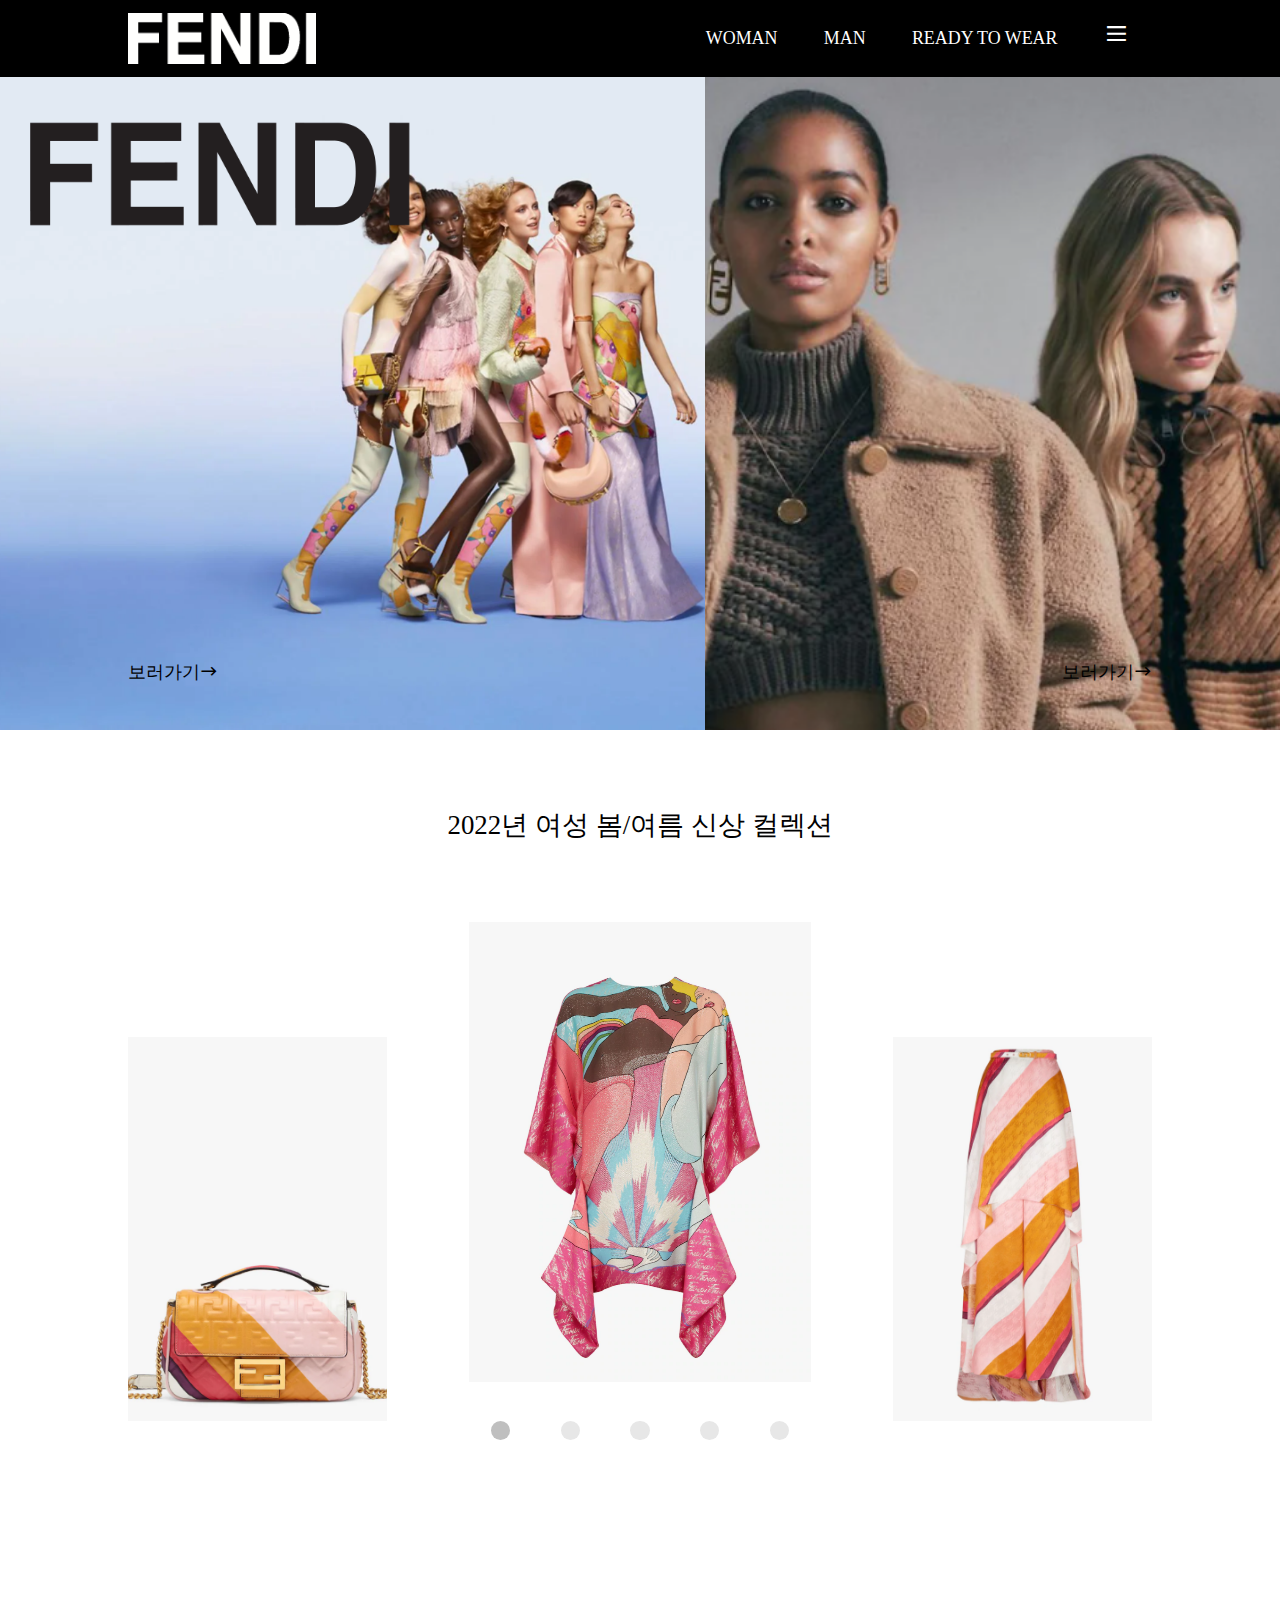
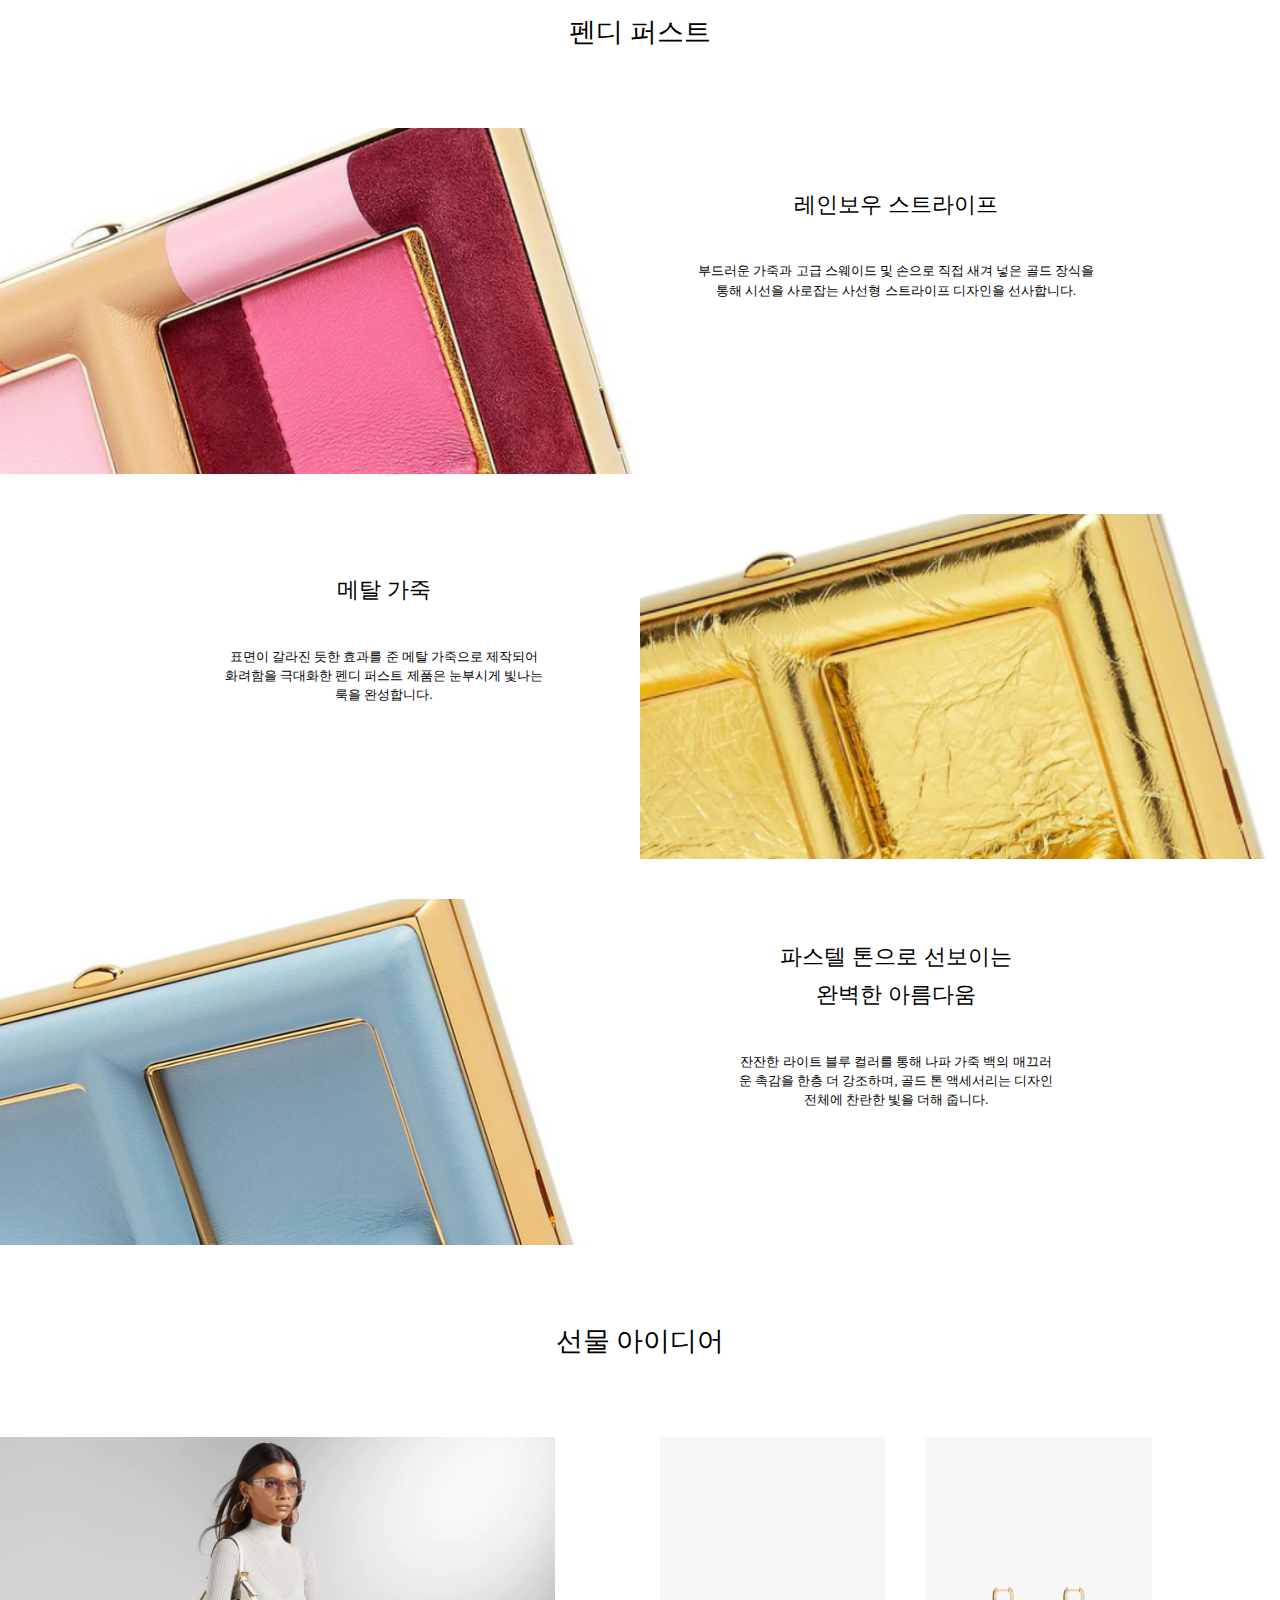
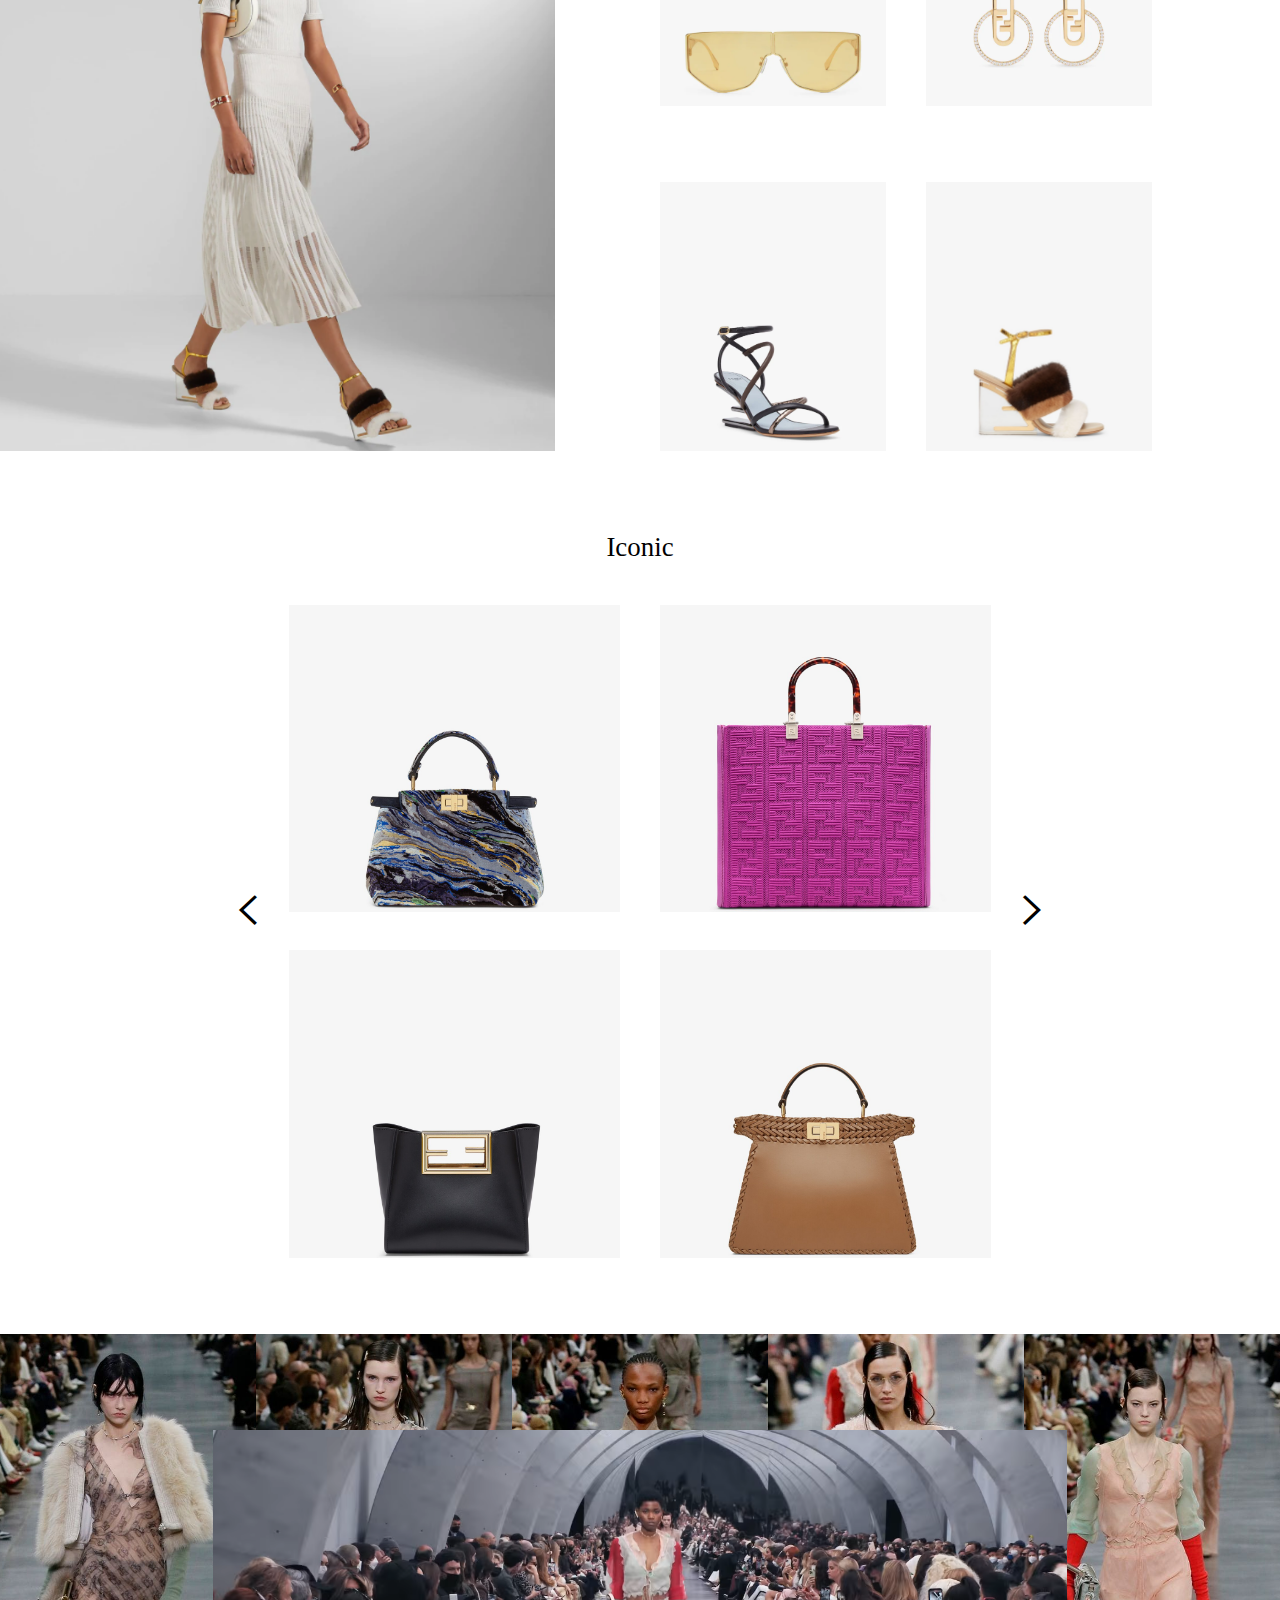
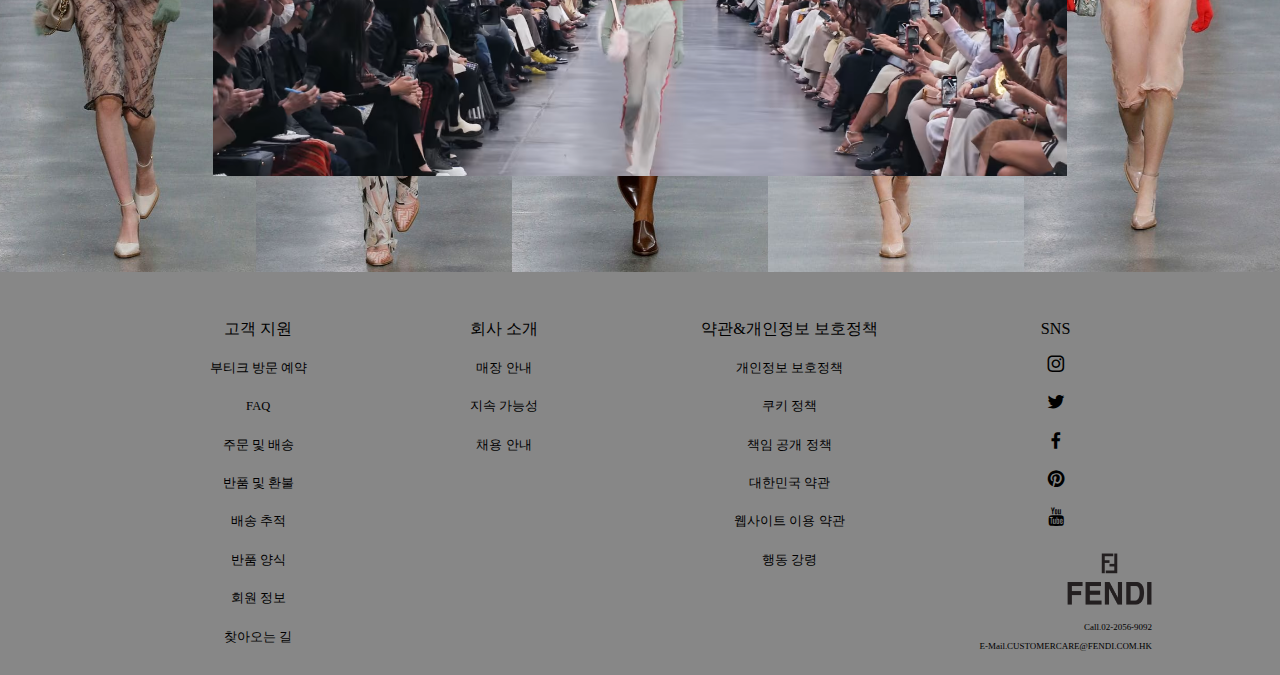
==== commit bf1a1a75: "Update index.html" ====
--- a/index.html
+++ b/index.html
@@ -4,7 +4,8 @@
     <meta charset="UTF-8">
     <meta http-equiv="X-UA-Compatible" content="IE=edge">
     <meta name="viewport" content="width=device-width, initial-scale=1.0">
-    <title>Fendi_main</title>
+    <meta property="og:image" content="https://jslee971221.github.io/third_portfolio_fendi/images/main/main_tab.PNG">
+    <title>FENDI_main</title>
     <link rel="stylesheet" href="./css/reset.css">
     <link rel="stylesheet" href="./css/xeicon.min.css">
     <link rel="stylesheet" href="./css/index.css">
@@ -12,27 +13,10 @@
     <link rel="stylesheet" href="./css/index_mobile.css" media="(max-width:420px) and (min-width:0px)">
     <script src="./js/jquery-3.6.0.min.js"></script>
     <script src="./js/index.js"></script>
-    
+    <script src="./js/common.js"></script>
 </head>
 <body>
-    <div class="hdrWrap">
-        <header>
-            <a href="./index.html"><h1>fendi</h1></a>
-            <nav>
-                <a href="/sub1.html"><h4>WOMAN</h4></a>
-                <a href="/sub2.html"><h4>MAN</h4></a>
-                <a href="/sub3.html"><h4>KIDS</h4></a>
-                <h4><i class="xi-bars"></i></h4>
-            </nav>
-            <div class="bar">
-                <i class="xi-heart"></i>
-                <i class="xi-search"></i>
-                <i class="xi-user"></i>
-                <i class="xi-cart"></i>
-            </div>
-        </header>
-    </div>
-
+    <div class="hdr"></div>
     <div class="mainWrap">
         <div class="main">
             <div class="left">
@@ -282,51 +266,6 @@
         </div>
     </div>
 
-    <div class="ftrWrap">
-        <footer>
-            <nav>
-                <ul class="support">
-                    <li>고객 지원 <i class="xi-caret-down"></i></li>
-                    <li>부티크 방문 예약</li>
-                    <li>FAQ</li>
-                    <li>주문 및 배송</li>
-                    <li>반품 및 환불</li>
-                    <li>배송 추적</li>
-                    <li>반품 양식</li>
-                    <li>회원 정보</li>
-                    <li>찾아오는 길</li>
-                </ul>
-                <ul class="company">
-                    <li>회사 소개 <i class="xi-caret-down"></i></li>
-                    <li>매장 안내</li>
-                    <li>지속 가능성</li>
-                    <li>채용 안내</li>
-                </ul>
-                <ul class="policy">
-                    <li>약관&개인정보 보호정책 <i class="xi-caret-down"></i></li>
-                    <li>개인정보 보호정책</li>
-                    <li>쿠키 정책</li>
-                    <li>책임 공개 정책</li>
-                    <li>대한민국 약관</li>
-                    <li>웹사이트 이용 약관</li>
-                    <li>행동 강령</li>
-                </ul>
-                <ul class="sns">
-                    <li>SNS <i class="xi-caret-down"></i></li>
-                    <li><i class="xi-instagram"></i></li>
-                    <li><i class="xi-twitter"></i></li>
-                    <li><i class="xi-facebook"></i></li>
-                    <li><i class="xi-pinterest"></i></li>
-                    <li><i class="xi-youtube"></i></li>
-                </ul>
-            </nav>
-            <div class="info">
-                <h1>fendi</h1>
-                <h4>Call.02-2056-9092</h4>
-                <h4>E-Mail.CUSTOMERCARE@FENDI.COM.HK</h4>
-            </div>
-
-        </footer>
-    </div>
+    <div class="ftr"></div>
 </body>
-</html>+</html>
--- a/css/index.css
+++ b/css/index.css
@@ -25,7 +25,7 @@
 body{
     font-size: 0.7vw;
 }
-.btn, li, i{
+.btn, i, .paging li{
     cursor: pointer;
 }
 nav h4{
@@ -57,13 +57,13 @@
     opacity: 0;
 }
 .hdrWrap nav{
-    width: calc(100% / 12 * 4.5);
+    width: calc(100% / 12 * 5.5);
     display: flex;
     justify-content: space-around;
     font-size: min(2em, 20px);
 }
 .hdrWrap nav i{
-    font-size: min(3em, 30px);
+    font-size: min(2.5em, 25px);
 }
 
 .hdrWrap .bar::before{
@@ -79,7 +79,7 @@
     z-index: 4;
 }
 .hdrWrap .bar{
-    width: calc(100% / 12 * 4.5 / 5);
+    width: calc(100% / 12 * 5.5 / 5);
     height: min(6rem, 240px);
     position: absolute;
     display: flex;
@@ -571,7 +571,6 @@
     justify-content: space-around;
     text-align: center;
 }
-
 footer nav li{
     line-height: min(1rem, 40px);
     font-size: min(1.4em, 14px);
--- a/css/index_tablet.css
+++ b/css/index_tablet.css
@@ -5,15 +5,19 @@
 body{
     font-size: 1.3vw;
 }
-.hdrWrap header>a:nth-child(1){
-    margin: 0 auto;
-}
 .hdrWrap header{
     width: 90%;
     max-width: 700px;
 }
 .hdrWrap nav{
-    display: none;
+    width: calc(100% / 8 * 4);
+    font-size: min(1.6em, 16px);
+}
+.hdrWrap nav i{
+    font-size: min(2em, 20px);
+}
+.hdrWrap .bar{
+    width: calc(100% / 8 * 4 / 5);
 }
 
 .main{
@@ -213,7 +217,7 @@
     bottom: min(0.5rem, 20px);
 }
 footer{
-    height: min(11rem, 440px);
+    height: min(9rem, 360px);
     position: relative;
 }
 footer ul{
--- a/css/index_mobile.css
+++ b/css/index_mobile.css
@@ -4,6 +4,17 @@
 }
 body{
     font-size: 2.4vw;
+}
+.hdrWrap nav{
+    width: calc(100% / 4 * 3);
+    font-size: min(1.4em, 14px);
+}
+.hdrWrap nav i{
+    font-size: min(1.5em, 15px);
+    line-height: 40px;
+}
+.hdrWrap .bar{
+    width: calc(100% / 4 * 3 / 5);
 }
 .mainWrap .left{
     height: min(8rem, 320px);
